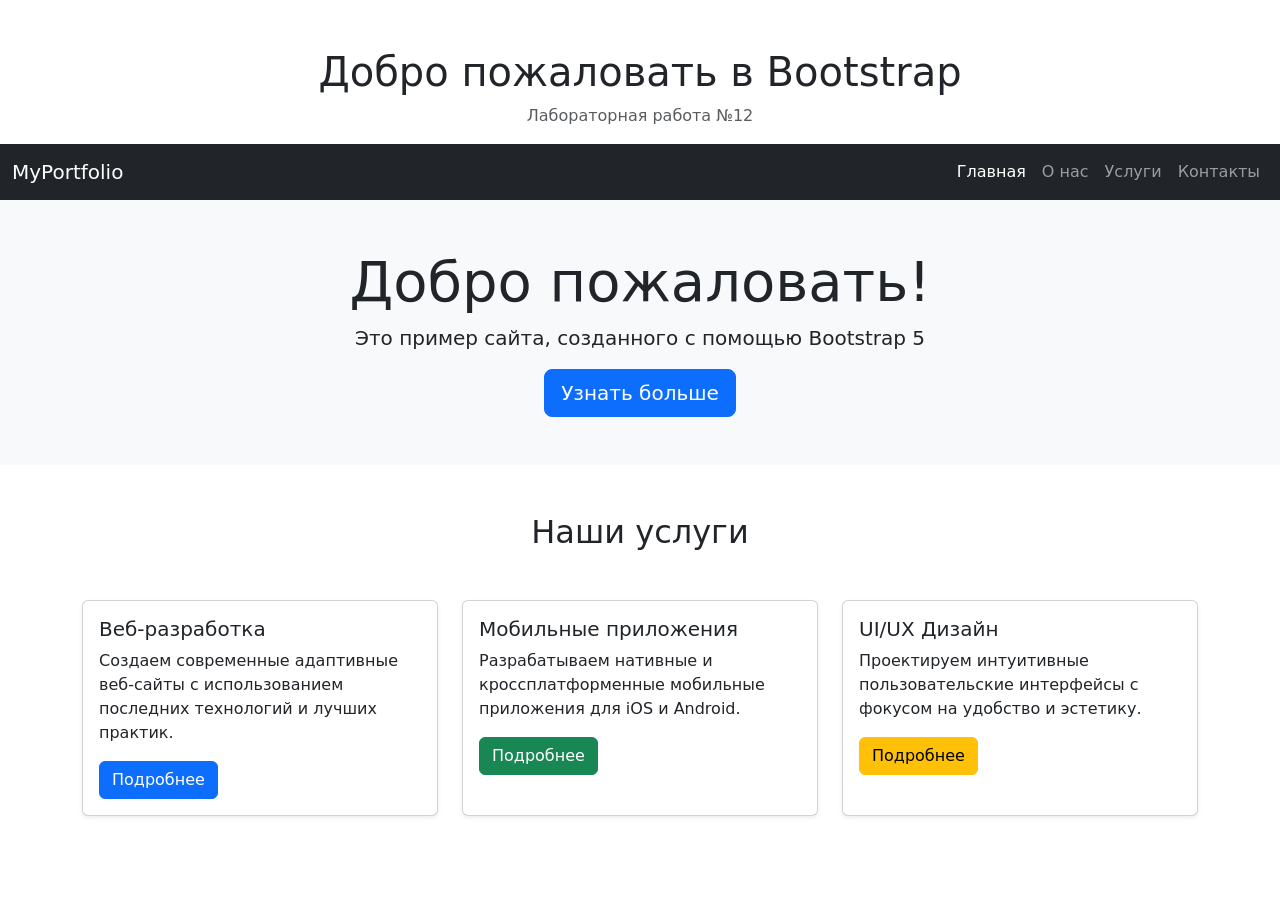
==== index.html @ e6e0c7ac "Step 5: Bootstrap cards component" ====
<!doctype html>
<html lang="ru">
  <head>
    <meta charset="UTF-8" />
    <meta name="viewport" content="width=device-width, initial-scale=1.0" />
    <title>Bootstrap Lab - Chaykalak</title>

    <link
      href="https://cdn.jsdelivr.net/npm/bootstrap@5.3.8/dist/css/bootstrap.min.css"
      rel="stylesheet"
      integrity="sha384-sRIl4kxILFvY47J16cr9ZwB07vP4J8+LH7qKQnuqkuIAvNWLzeN8tE5YBujZqJLB"
      crossorigin="anonymous"
    />

    <link rel="stylesheet" href="custom.css" />
  </head>
  <body>
    <div class="container">
      <h1 class="text-center mt-5">Добро пожаловать в Bootstrap</h1>
      <p class="text-center text-muted">Лабораторная работа №12</p>
    </div>
    <script
      src="https://cdn.jsdelivr.net/npm/bootstrap@5.3.8/dist/css/bootstrap.min.css"
      integrity="sha384sRIl4kxILFvY47J16cr9ZwB07vP4J8+LH7qKQnuqkuIAvNWLzeN8tE5YBujZqJLB"
      crossorigin="anonymous"
    ></script>

    <!-- <div class="container mt-5">
    <h2 class="mb-4">Примеры Grid System</h2>

    <div class="row mb-4">
    <div class="col bg-primary text-white p-3 border">Колонка 1</div>
    <div class="col bg-secondary text-white p-3 border">Колонка 2</div>
    <div class="col bg-success text-white p-3 border">Колонка 3</div>
    </div>

    <div class="row mb-4">
    <div class="col-4 bg-info text-white p-3 border">4 колонки</div>
    <div class="col-8 bg-warning text-dark p-3 border">8 колонок</div>
    </div>

    <div class="row mb-4">
        <div class="col-12 col-md-6 col-lg-3 bg-danger text-white p-3 border mb-2">100% → 50% → 25%</div>
        <div class="col-12 col-md-6 col-lg-3 bg-primary text-white p-3 border mb-2">100% → 50% → 25%</div>
        <div class="col-12 col-md-6 col-lg-3 bg-success text-white p-3 border mb-2">100% → 50% → 25%</div>
        <div class="col-12 col-md-6 col-lg-3 bg-warning text-dark p-3 border mb-2">100% → 50% → 25%</div>
        </div>
    </div> -->

    <!-- Навигационная панель -->
        <nav class="navbar navbar-expand-lg navbar-dark bg-dark">
        <div class="container-fluid">
        <a class="navbar-brand" href="#">MyPortfolio</a>
        <!-- Кнопка для мобильного меню -->
        <button
        class="navbar-toggler"
        type="button"
        data-bs-toggle="collapse"
        data-bs-target="#navbarNav"
        aria-controls="navbarNav"
        aria-expanded="false"
        aria-label="Toggle navigation"
        >
        <span class="navbar-toggler-icon"></span>
        </button>
        <!-- Пункты меню -->
        <div class="collapse navbar-collapse" id="navbarNav">
        <ul class="navbar-nav ms-auto">
        <li class="nav-item">
        <a class="nav-link active" href="#home">Главная</a>
        </li>
        <li class="nav-item">
        <a class="nav-link" href="#about">О нас</a>
        </li>
        <li class="nav-item">
        <a class="nav-link" href="#services">Услуги</a>
        </li>
        <li class="nav-item">
        <a class="nav-link" href="#contact">Контакты</a>
        </li>
        </ul>
        </div>
        </div>
        </nav>
        <!-- Hero секция -->
        <div class="container-fluid bg-light py-5" id="home">
        <div class="container text-center">
        <h1 class="display-4">Добро пожаловать!</h1>
        <p class="lead">Это пример сайта, созданного с помощью Bootstrap 5</p>
        <button class="btn btn-primary btn-lg">Узнать больше</button>
        </div>
        </div>
        <!-- Секция с карточками -->
        <div class="container my-5" id="services">
        <h2 class="text-center mb-5">Наши услуги</h2>
        <div class="row g-4">
        <!-- Карточка 1 -->
        <div class="col-12 col-md-6 col-lg-4">
        <div class="card h-100 shadow-sm">
        <div class="card-body">
        <h5 class="card-title">Веб-разработка</h5>
        <p class="card-text">
        Создаем современные адаптивные веб-сайты с использованием
        последних технологий и лучших практик.
        </p>
        <a href="#" class="btn btn-primary">Подробнее</a>
        </div>
        </div>
        </div>
        <!-- Карточка 2 -->
        <div class="col-12 col-md-6 col-lg-4">
        <div class="card h-100 shadow-sm">
        <div class="card-body">
        <h5 class="card-title">Мобильные приложения</h5>
        <p class="card-text">
        Разрабатываем нативные и кроссплатформенные мобильные приложения
        для iOS и Android.
        </p>
        <a href="#" class="btn btn-success">Подробнее</a>
        </div>
        </div>
        </div>
        <!-- Карточка 3 -->
        <div class="col-12 col-md-6 col-lg-4">
        <div class="card h-100 shadow-sm">
        <div class="card-body">
        <h5 class="card-title">UI/UX Дизайн</h5>
        <p class="card-text">
        Проектируем интуитивные пользовательские интерфейсы с фокусом на
        удобство и эстетику.
        </p>
        <a href="#" class="btn btn-warning">Подробнее</a>
        </div>
        </div>
        </div>
        </div>
        </div>
  </body>
</html>
---- custom.css ----
.card {
    transition: transform 0.3s ease;
}

.card:hover {
    transform: scale(1.05);
}
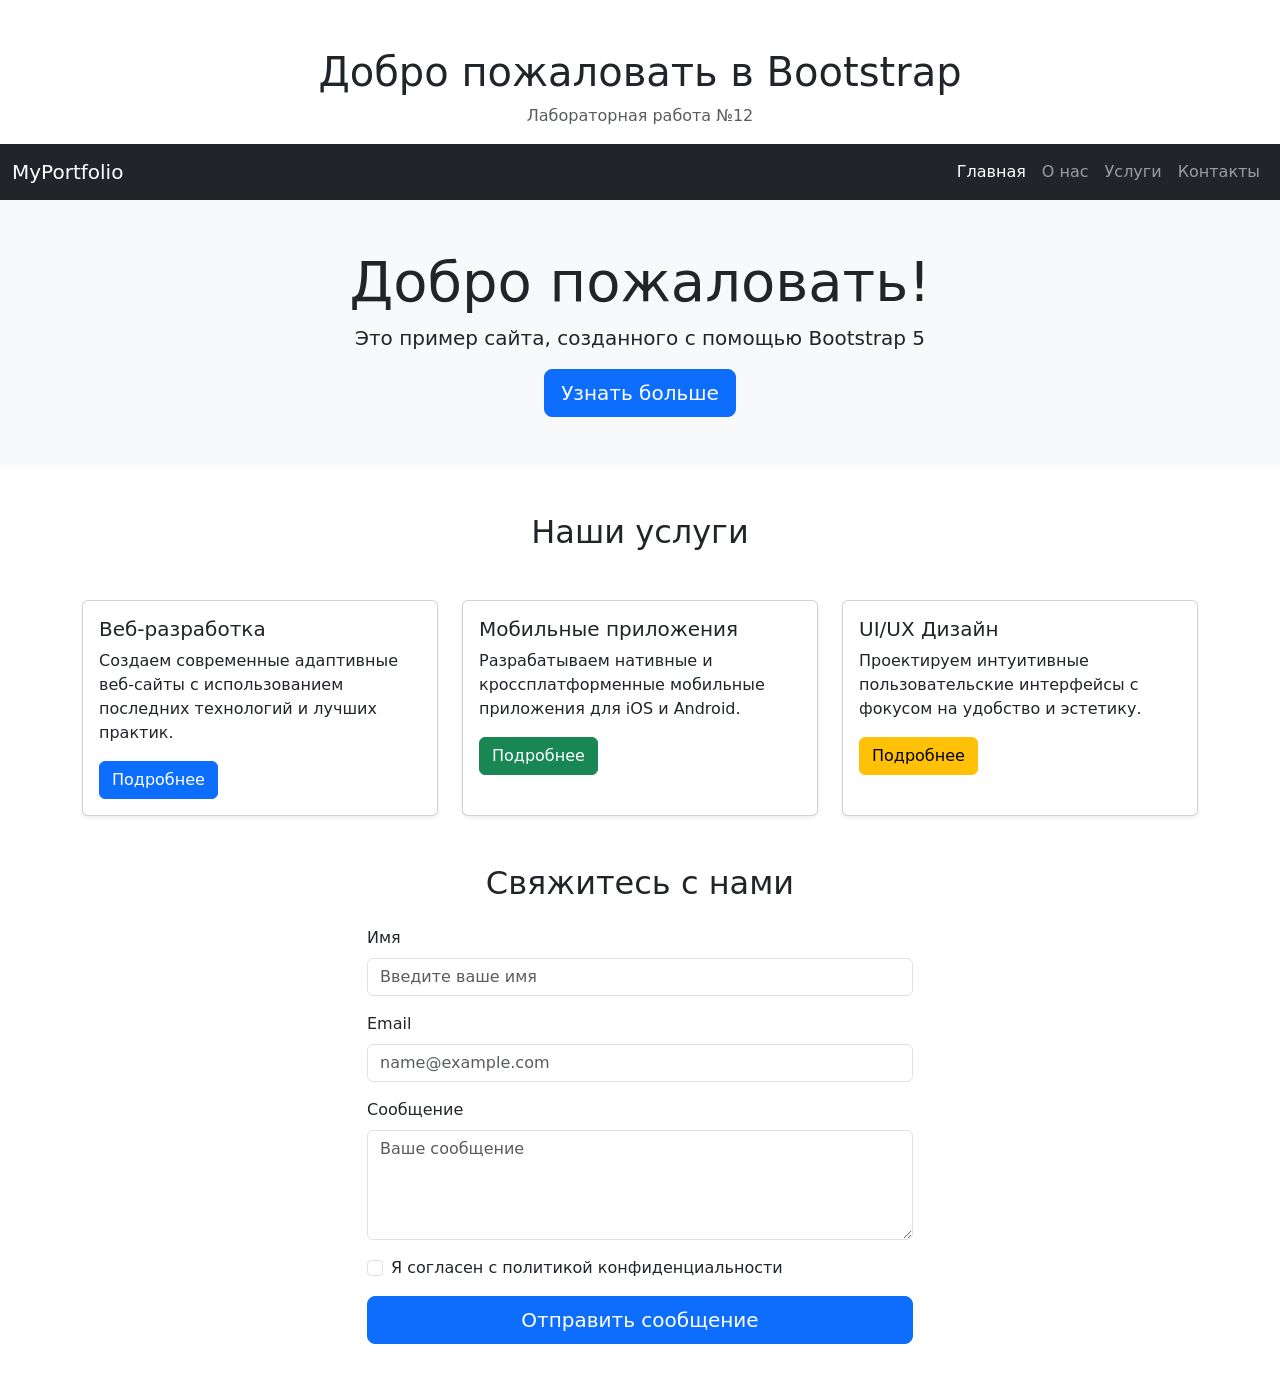
==== commit fdef4609: "Step 6: Bootstrap forms with validation" ====
--- a/index.html
+++ b/index.html
@@ -48,92 +48,145 @@
     </div> -->
 
     <!-- Навигационная панель -->
-        <nav class="navbar navbar-expand-lg navbar-dark bg-dark">
-        <div class="container-fluid">
+    <nav class="navbar navbar-expand-lg navbar-dark bg-dark">
+      <div class="container-fluid">
         <a class="navbar-brand" href="#">MyPortfolio</a>
         <!-- Кнопка для мобильного меню -->
         <button
-        class="navbar-toggler"
-        type="button"
-        data-bs-toggle="collapse"
-        data-bs-target="#navbarNav"
-        aria-controls="navbarNav"
-        aria-expanded="false"
-        aria-label="Toggle navigation"
+          class="navbar-toggler"
+          type="button"
+          data-bs-toggle="collapse"
+          data-bs-target="#navbarNav"
+          aria-controls="navbarNav"
+          aria-expanded="false"
+          aria-label="Toggle navigation"
         >
-        <span class="navbar-toggler-icon"></span>
+          <span class="navbar-toggler-icon"></span>
         </button>
         <!-- Пункты меню -->
         <div class="collapse navbar-collapse" id="navbarNav">
-        <ul class="navbar-nav ms-auto">
-        <li class="nav-item">
-        <a class="nav-link active" href="#home">Главная</a>
-        </li>
-        <li class="nav-item">
-        <a class="nav-link" href="#about">О нас</a>
-        </li>
-        <li class="nav-item">
-        <a class="nav-link" href="#services">Услуги</a>
-        </li>
-        <li class="nav-item">
-        <a class="nav-link" href="#contact">Контакты</a>
-        </li>
-        </ul>
+          <ul class="navbar-nav ms-auto">
+            <li class="nav-item">
+              <a class="nav-link active" href="#home">Главная</a>
+            </li>
+            <li class="nav-item">
+              <a class="nav-link" href="#about">О нас</a>
+            </li>
+            <li class="nav-item">
+              <a class="nav-link" href="#services">Услуги</a>
+            </li>
+            <li class="nav-item">
+              <a class="nav-link" href="#contact">Контакты</a>
+            </li>
+          </ul>
         </div>
-        </div>
-        </nav>
-        <!-- Hero секция -->
-        <div class="container-fluid bg-light py-5" id="home">
-        <div class="container text-center">
+      </div>
+    </nav>
+    <!-- Hero секция -->
+    <div class="container-fluid bg-light py-5" id="home">
+      <div class="container text-center">
         <h1 class="display-4">Добро пожаловать!</h1>
         <p class="lead">Это пример сайта, созданного с помощью Bootstrap 5</p>
         <button class="btn btn-primary btn-lg">Узнать больше</button>
-        </div>
-        </div>
-        <!-- Секция с карточками -->
-        <div class="container my-5" id="services">
-        <h2 class="text-center mb-5">Наши услуги</h2>
-        <div class="row g-4">
+      </div>
+    </div>
+    <!-- Секция с карточками -->
+    <div class="container my-5" id="services">
+      <h2 class="text-center mb-5">Наши услуги</h2>
+      <div class="row g-4">
         <!-- Карточка 1 -->
         <div class="col-12 col-md-6 col-lg-4">
-        <div class="card h-100 shadow-sm">
-        <div class="card-body">
-        <h5 class="card-title">Веб-разработка</h5>
-        <p class="card-text">
-        Создаем современные адаптивные веб-сайты с использованием
-        последних технологий и лучших практик.
-        </p>
-        <a href="#" class="btn btn-primary">Подробнее</a>
-        </div>
-        </div>
+          <div class="card h-100 shadow-sm">
+            <div class="card-body">
+              <h5 class="card-title">Веб-разработка</h5>
+              <p class="card-text">Создаем современные адаптивные веб-сайты с использованием последних технологий и лучших практик.</p>
+              <a href="#" class="btn btn-primary">Подробнее</a>
+            </div>
+          </div>
         </div>
         <!-- Карточка 2 -->
         <div class="col-12 col-md-6 col-lg-4">
-        <div class="card h-100 shadow-sm">
-        <div class="card-body">
-        <h5 class="card-title">Мобильные приложения</h5>
-        <p class="card-text">
-        Разрабатываем нативные и кроссплатформенные мобильные приложения
-        для iOS и Android.
-        </p>
-        <a href="#" class="btn btn-success">Подробнее</a>
-        </div>
-        </div>
+          <div class="card h-100 shadow-sm">
+            <div class="card-body">
+              <h5 class="card-title">Мобильные приложения</h5>
+              <p class="card-text">Разрабатываем нативные и кроссплатформенные мобильные приложения для iOS и Android.</p>
+              <a href="#" class="btn btn-success">Подробнее</a>
+            </div>
+          </div>
         </div>
         <!-- Карточка 3 -->
         <div class="col-12 col-md-6 col-lg-4">
-        <div class="card h-100 shadow-sm">
-        <div class="card-body">
-        <h5 class="card-title">UI/UX Дизайн</h5>
-        <p class="card-text">
-        Проектируем интуитивные пользовательские интерфейсы с фокусом на
-        удобство и эстетику.
-        </p>
-        <a href="#" class="btn btn-warning">Подробнее</a>
+          <div class="card h-100 shadow-sm">
+            <div class="card-body">
+              <h5 class="card-title">UI/UX Дизайн</h5>
+              <p class="card-text">Проектируем интуитивные пользовательские интерфейсы с фокусом на удобство и эстетику.</p>
+              <a href="#" class="btn btn-warning">Подробнее</a>
+            </div>
+          </div>
         </div>
+      </div>
+    </div>
+
+    <!-- Секция с формой -->
+    <div class="container my-5" id="contact">
+      <div class="row justify-content-center">
+        <div class="col-lg-6">
+          <h2 class="text-center mb-4">Свяжитесь с нами</h2>
+          <form id="contactForm" class="needs-validation" novalidate>
+            <!-- Имя -->
+            <div class="mb-3">
+              <label for="name" class="form-label">Имя</label>
+              <input type="text" class="form-control" id="name" placeholder="Введите ваше имя" required />
+              <div class="invalid-feedback">Пожалуйста, введите ваше имя</div>
+            </div>
+            <!-- Email -->
+            <div class="mb-3">
+              <label for="email" class="form-label">Email</label>
+              <input type="email" class="form-control" id="email" placeholder="name@example.com" required />
+              <div class="invalid-feedback">Пожалуйста, введите корректный email</div>
+            </div>
+            <!-- Сообщение -->
+            <div class="mb-3">
+              <label for="message" class="form-label">Сообщение</label>
+              <textarea class="form-control" id="message" rows="4" placeholder="Ваше сообщение" required></textarea>
+              <div class="invalid-feedback">Пожалуйста, введите сообщение</div>
+            </div>
+            <!-- Checkbox -->
+            <div class="mb-3 form-check">
+              <input type="checkbox" class="form-check-input" id="agree" required />
+              <label class="form-check-label" for="agree"> Я согласен с политикой конфиденциальности </label>
+              <div class="invalid-feedback">Вы должны согласиться с условиями</div>
+            </div>
+            <!-- Кнопка отправки -->
+            <div class="d-grid">
+              <button type="submit" class="btn btn-primary btn-lg">Отправить сообщение</button>
+            </div>
+          </form>
         </div>
-        </div>
-        </div>
-        </div>
+      </div>
+    </div>
+    <script>
+      // Валидация формы Bootstrap
+      (function () {
+        "use strict";
+        const form = document.getElementById("contactForm");
+        form.addEventListener(
+          "submit",
+          function (event) {
+            if (!form.checkValidity()) {
+              event.preventDefault();
+              event.stopPropagation();
+            } else {
+              event.preventDefault();
+              alert("Форма успешно отправлена!");
+              form.reset();
+              form.classList.remove("was-validated");
+            }
+            form.classList.add("was-validated");
+          },
+          false,
+        );
+      })();
+    </script>
   </body>
 </html>
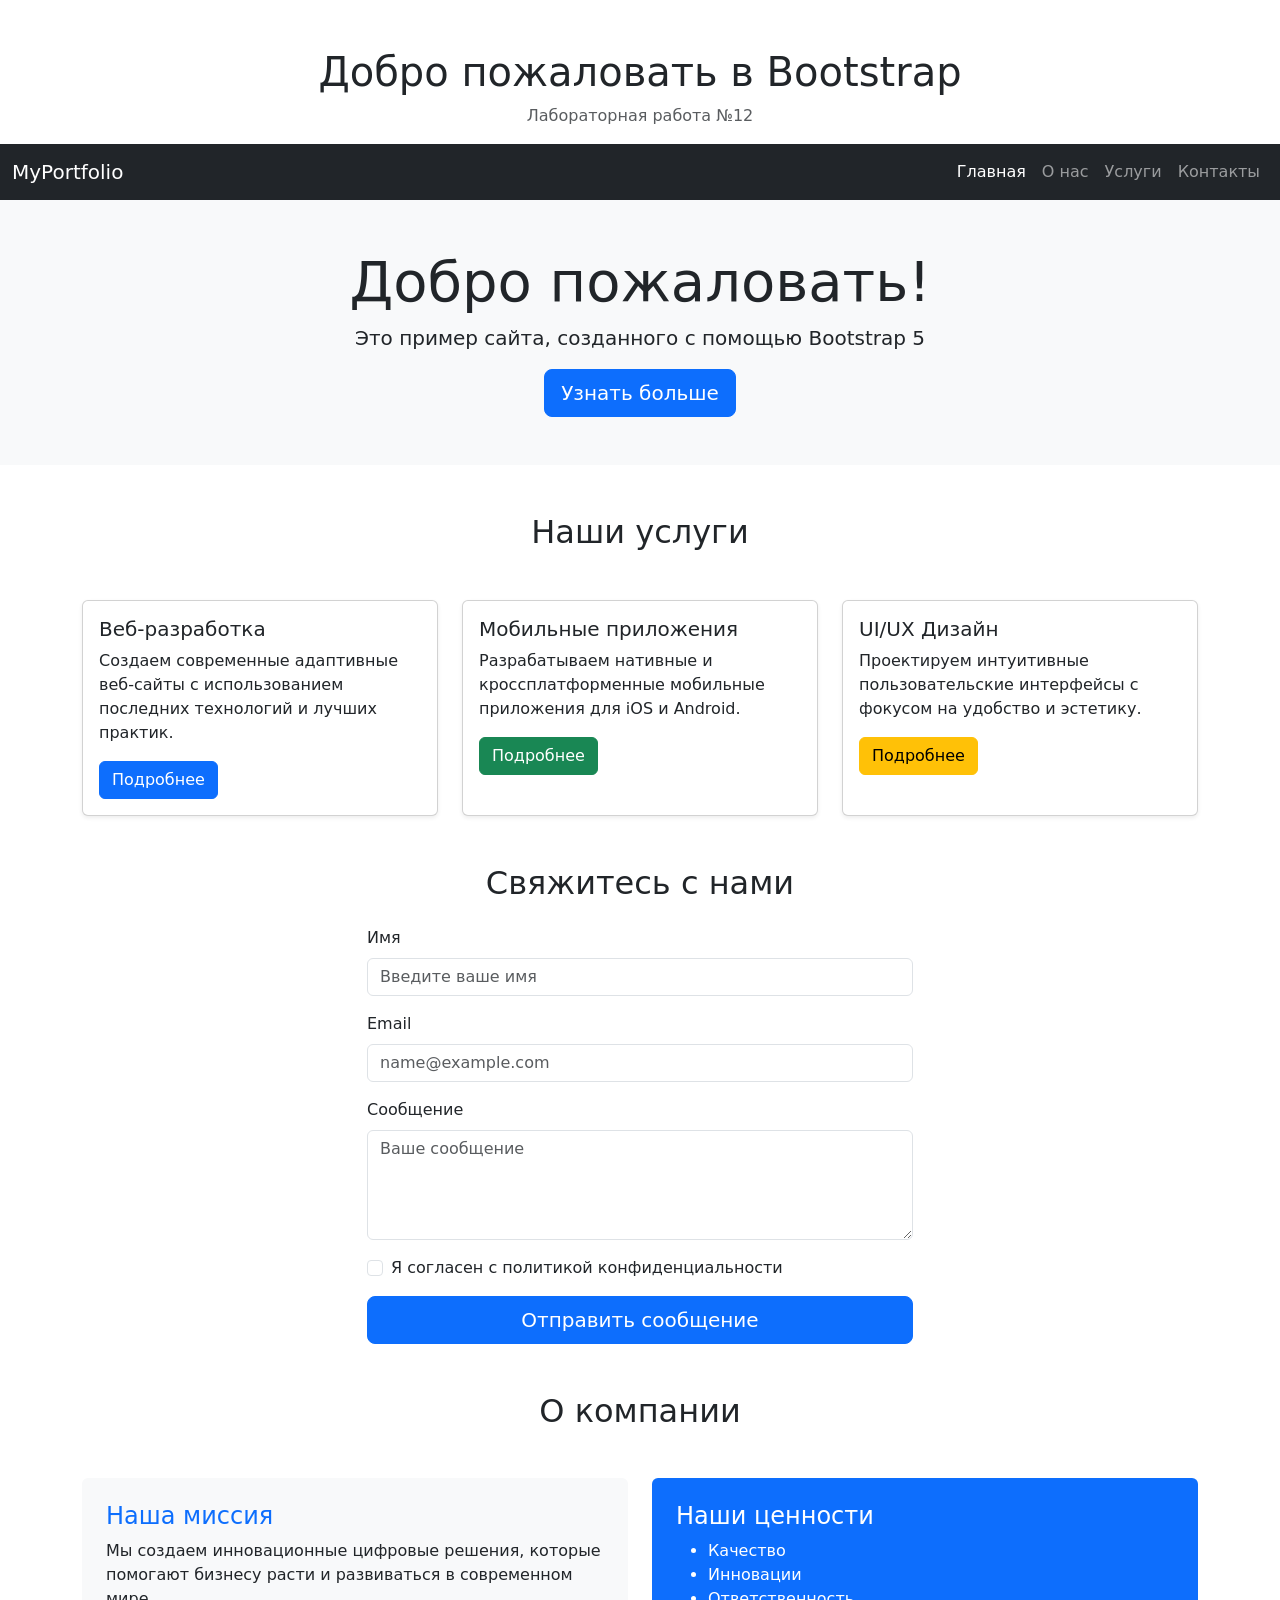
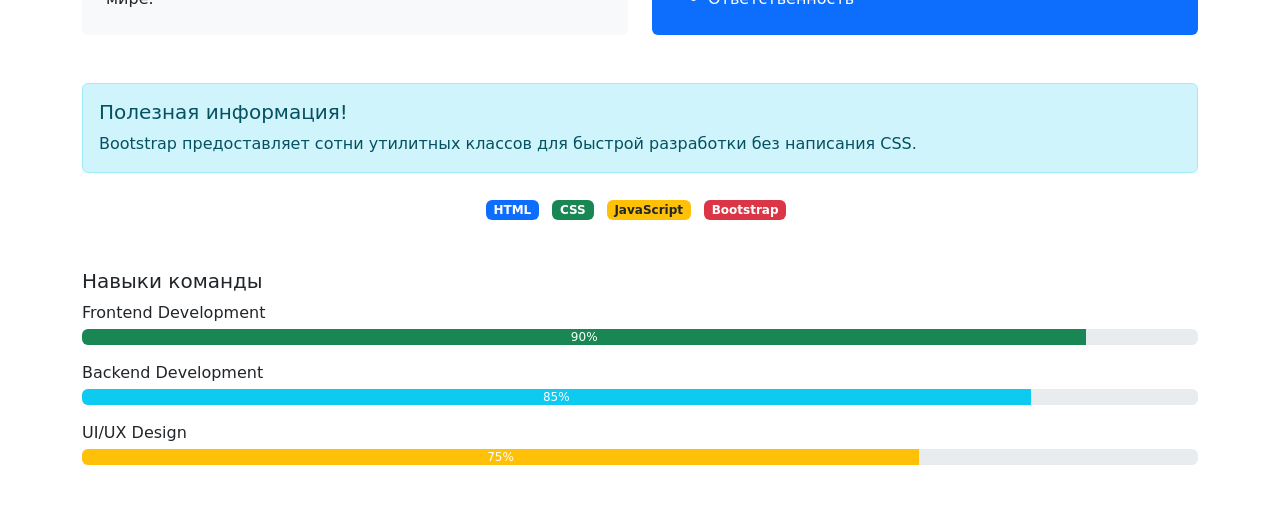
==== commit e8f4891c: "Step 7: Bootstrap utility classes" ====
--- a/index.html
+++ b/index.html
@@ -155,7 +155,7 @@
             <div class="mb-3 form-check">
               <input type="checkbox" class="form-check-input" id="agree" required />
               <label class="form-check-label" for="agree"> Я согласен с политикой конфиденциальности </label>
-              <div class="invalid-feedback">Вы должны согласиться с условиями</div>
+              <div class="invalid-feedback">Вы должны согласиться с этими условиями</div>
             </div>
             <!-- Кнопка отправки -->
             <div class="d-grid">
@@ -165,6 +165,91 @@
         </div>
       </div>
     </div>
+    <!-- Секция утилитных классов -->
+    <div class="container my-5" id="about">
+      <h2 class="text-center mb-5">О компании</h2>
+      <!-- Отступы и выравнивание -->
+      <div class="row">
+        <div class="col-md-6 mb-4">
+          <div class="p-4 bg-light rounded">
+            <h4 class="text-primary">Наша миссия</h4>
+            <p class="mb-0">Мы создаем инновационные цифровые решения, которые помогают бизнесу расти и развиваться в современном мире.</p>
+          </div>
+        </div>
+        <div class="col-md-6 mb-4">
+          <div class="p-4 bg-primary text-white rounded">
+            <h4>Наши ценности</h4>
+            <ul class="mb-0">
+              <li>Качество</li>
+              <li>Инновации</li>
+              <li>Ответственность</li>
+            </ul>
+          </div>
+        </div>
+      </div>
+      <!-- Примеры утилитных классов -->
+      <div class="alert alert-info mt-4" role="alert">
+        <h5 class="alert-heading">Полезная информация!</h5>
+        <p class="mb-0">Bootstrap предоставляет сотни утилитных классов для быстрой разработки без написания CSS.</p>
+      </div>
+      <!-- Бейджи и кнопки -->
+      <div class="text-center mt-4">
+        <span class="badge bg-primary me-2">HTML</span>
+        <span class="badge bg-success me-2">CSS</span>
+        <span class="badge bg-warning text-dark me-2">JavaScript</span>
+        <span class="badge bg-danger me-2">Bootstrap</span>
+      </div>
+      <!-- Прогресс-бары -->
+      <div class="mt-5">
+        <h5>Навыки команды</h5>
+        <div class="mb-3">
+          <label class="mb-1">Frontend Development</label>
+          <div class="progress">
+            <div
+              class="progress-bar bg-success"
+              role="progressbar"
+              style="width: 90%"
+              aria-valuenow="90"
+              aria-valuemin="0"
+              aria-valuemax="100"
+            >
+              90%
+            </div>
+          </div>
+        </div>
+        <div class="mb-3">
+          <label class="mb-1">Backend Development</label>
+          <div class="progress">
+            <div
+              class="progress-bar bg-info"
+              role="progressbar"
+              style="width: 85%"
+              aria-valuenow="85"
+              aria-valuemin="0"
+              aria-valuemax="100"
+            >
+              85%
+            </div>
+          </div>
+        </div>
+        <div class="mb-3">
+          <label class="mb-1">UI/UX Design</label>
+          <div class="progress">
+            <div
+              class="progress-bar bg-warning"
+              role="progressbar"
+              style="width: 75%"
+              aria-valuenow="75"
+              aria-valuemin="0"
+              aria-valuemax="100"
+            >
+              75%
+            </div>
+          </div>
+        </div>
+      </div>
+    </div>
+
     <script>
       // Валидация формы Bootstrap
       (function () {
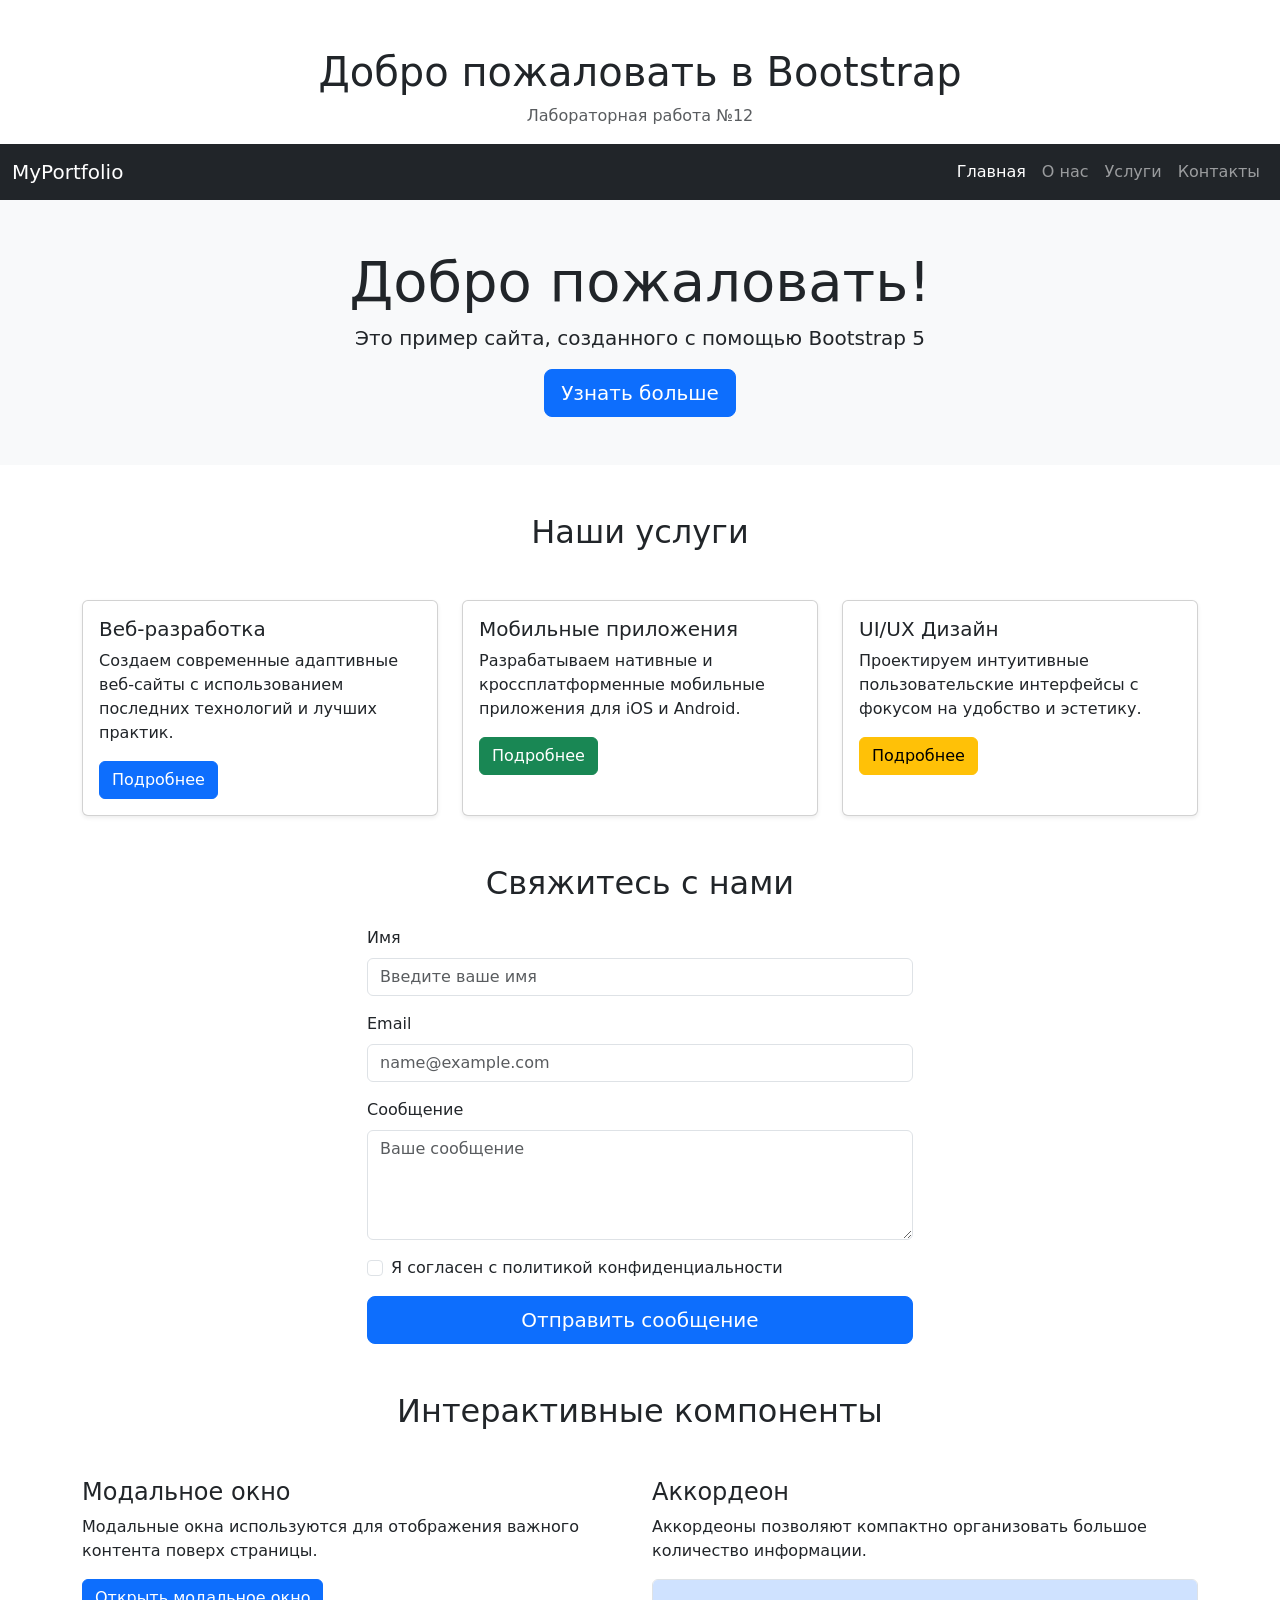
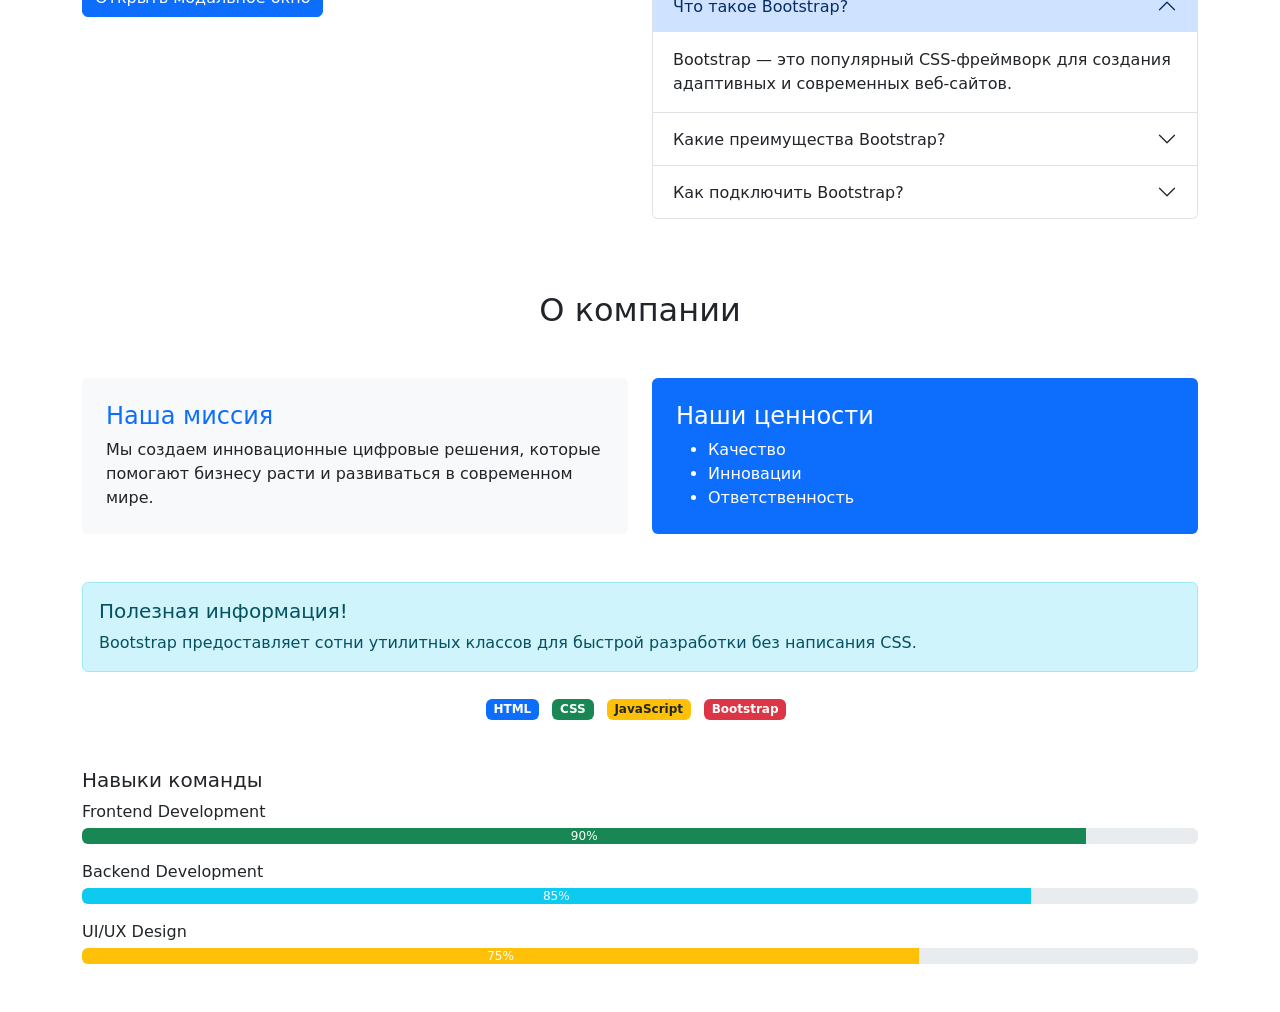
==== commit 32d358fb: "Step 8: Bootstrap modal and accordion" ====
--- a/index.html
+++ b/index.html
@@ -165,6 +165,109 @@
         </div>
       </div>
     </div>
+    <!-- Секция с модальным окном и аккордеоном -->
+    <div class="container my-5">
+      <h2 class="text-center mb-5">Интерактивные компоненты</h2>
+      <div class="row">
+        <!-- Модальное окно -->
+        <div class="col-md-6 mb-4">
+          <h4>Модальное окно</h4>
+          <p>Модальные окна используются для отображения важного контента поверх страницы.</p>
+          <!-- Кнопка открытия модального окна -->
+          <button type="button" class="btn btn-primary" data-bs-toggle="modal" data-bs-target="#exampleModal">
+            Открыть модальное окно
+          </button>
+          <!-- Само модальное окно -->
+          <div class="modal fade" id="exampleModal" tabindex="-1" aria-labelledby="exampleModalLabel" aria-hidden="true">
+            <div class="modal-dialog modal-dialog-centered">
+              <div class="modal-content">
+                <div class="modal-header">
+                  <h5 class="modal-title" id="exampleModalLabel">Добро пожаловать!</h5>
+                  <button type="button" class="btn-close" data-bs-dismiss="modal" aria-label="Close"></button>
+                </div>
+                <div class="modal-body">
+                  Это пример модального окна Bootstrap. Здесь может быть любой контент: текст, формы, изображения.
+                </div>
+                <div class="modal-footer">
+                  <button type="button" class="btn btn-secondary" data-bs-dismiss="modal">Закрыть</button>
+                  <button type="button" class="btn btn-primary">Сохранить изменения</button>
+                </div>
+              </div>
+            </div>
+          </div>
+        </div>
+        <!-- Аккордеон -->
+        <div class="col-md-6 mb-4">
+          <h4>Аккордеон</h4>
+          <p>Аккордеоны позволяют компактно организовать большое количество информации.</p>
+          <div class="accordion" id="accordionExample">
+            <!-- Элемент 1 -->
+            <div class="accordion-item">
+              <h2 class="accordion-header" id="headingOne">
+                <button
+                  class="accordion-button"
+                  type="button"
+                  data-bs-toggle="collapse"
+                  data-bs-target="#collapseOne"
+                  aria-expanded="true"
+                  aria-controls="collapseOne"
+                >
+                  Что такое Bootstrap?
+                </button>
+              </h2>
+              <div
+                id="collapseOne"
+                class="accordion-collapse collapse show"
+                aria-labelledby="headingOne"
+                data-bs-parent="#accordionExample"
+              >
+                <div class="accordion-body">Bootstrap — это популярный CSS-фреймворк для создания адаптивных и современных веб-сайтов.</div>
+              </div>
+            </div>
+            <!-- Элемент 2 -->
+            <div class="accordion-item">
+              <h2 class="accordion-header" id="headingTwo">
+                <button
+                  class="accordion-button collapsed"
+                  type="button"
+                  data-bs-toggle="collapse"
+                  data-bs-target="#collapseTwo"
+                  aria-expanded="false"
+                  aria-controls="collapseTwo"
+                >
+                  Какие преимущества Bootstrap?
+                </button>
+              </h2>
+              <div id="collapseTwo" class="accordion-collapse collapse" aria-labelledby="headingTwo" data-bs-parent="#accordionExample">
+                <div class="accordion-body">
+                  Быстрая разработка, готовые компоненты, адаптивность, кроссбраузерность и большое сообщество разработчиков.
+                </div>
+              </div>
+            </div>
+            <!-- Элемент 3 -->
+            <div class="accordion-item">
+              <h2 class="accordion-header" id="headingThree">
+                <button
+                  class="accordion-button collapsed"
+                  type="button"
+                  data-bs-toggle="collapse"
+                  data-bs-target="#collapseThree"
+                  aria-expanded="false"
+                  aria-controls="collapseThree"
+                >
+                  Как подключить Bootstrap?
+                </button>
+              </h2>
+              <div id="collapseThree" class="accordion-collapse collapse" aria-labelledby="headingThree" data-bs-parent="#accordionExample">
+                <div class="accordion-body">
+                  Bootstrap можно подключить через CDN (быстро) или установить локально через npm (для продакшн-проектов).
+                </div>
+              </div>
+            </div>
+          </div>
+        </div>
+      </div>
+    </div>
     <!-- Секция утилитных классов -->
     <div class="container my-5" id="about">
       <h2 class="text-center mb-5">О компании</h2>
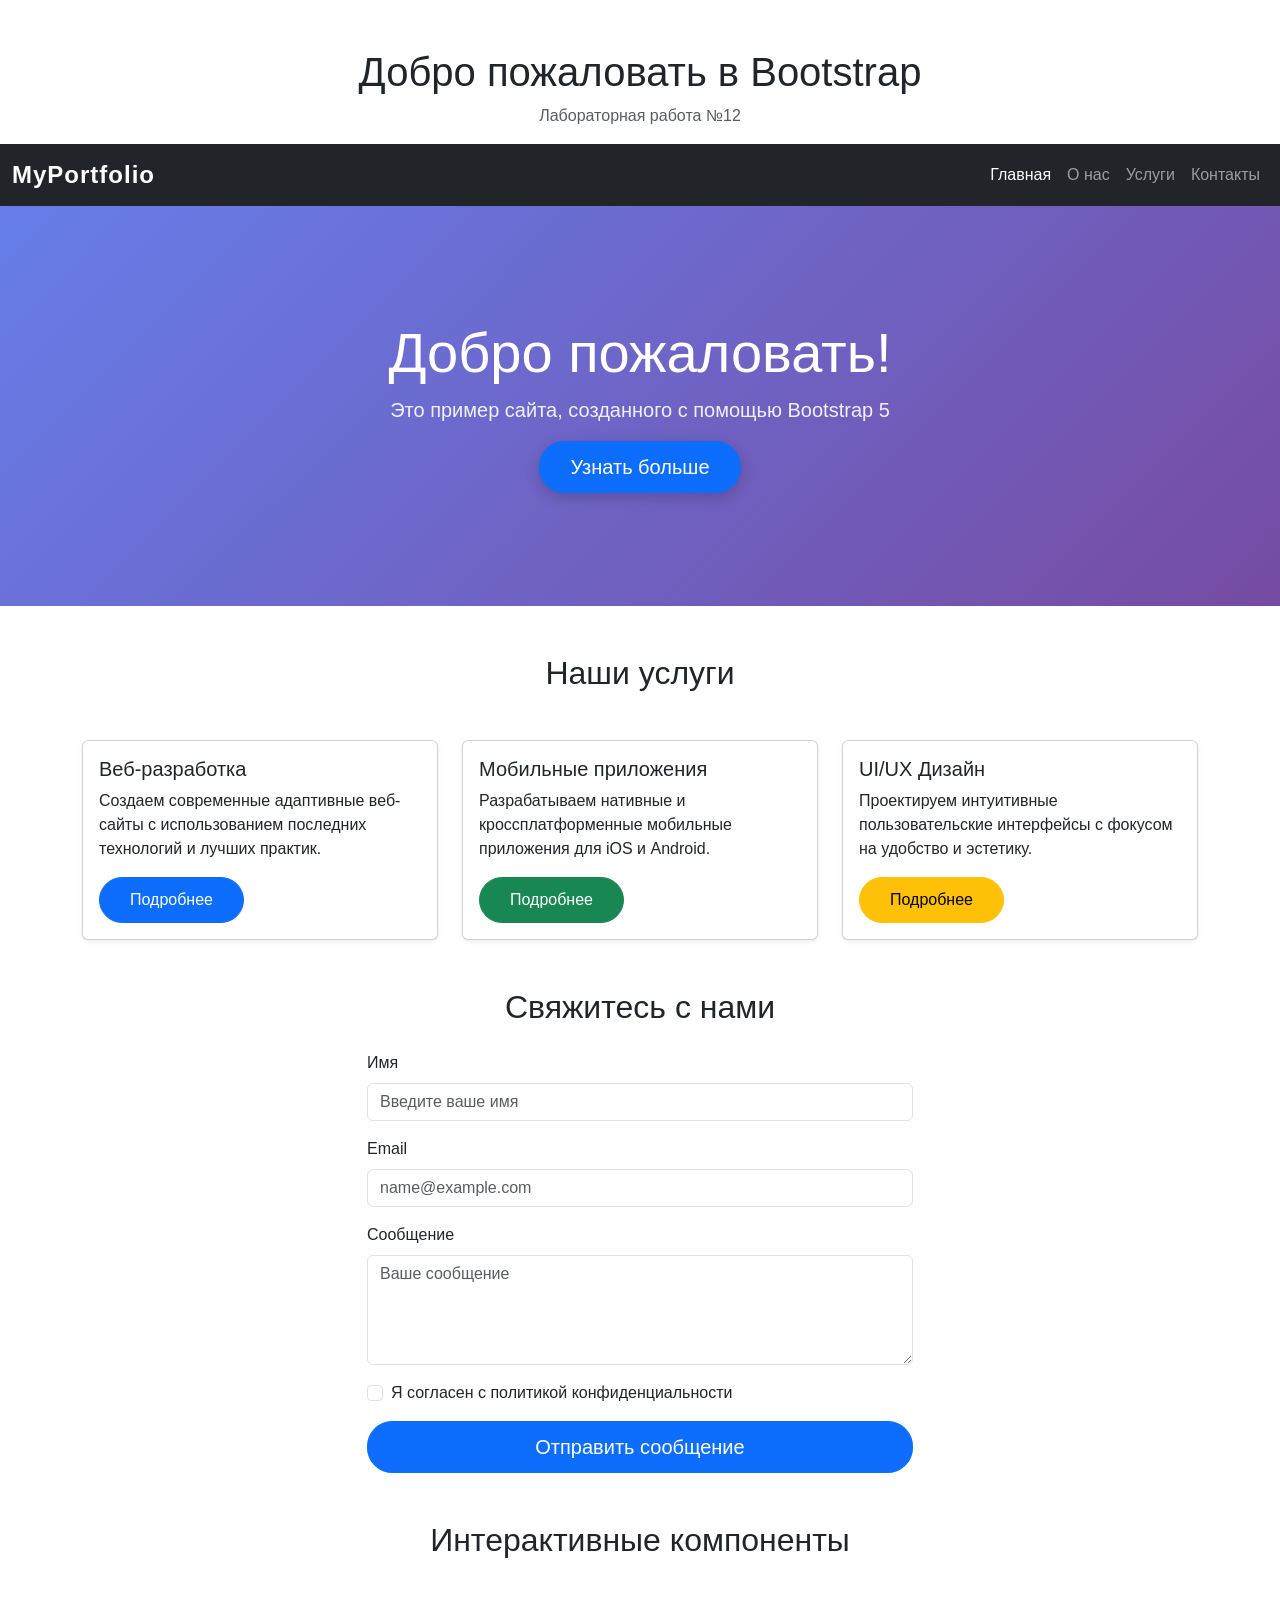
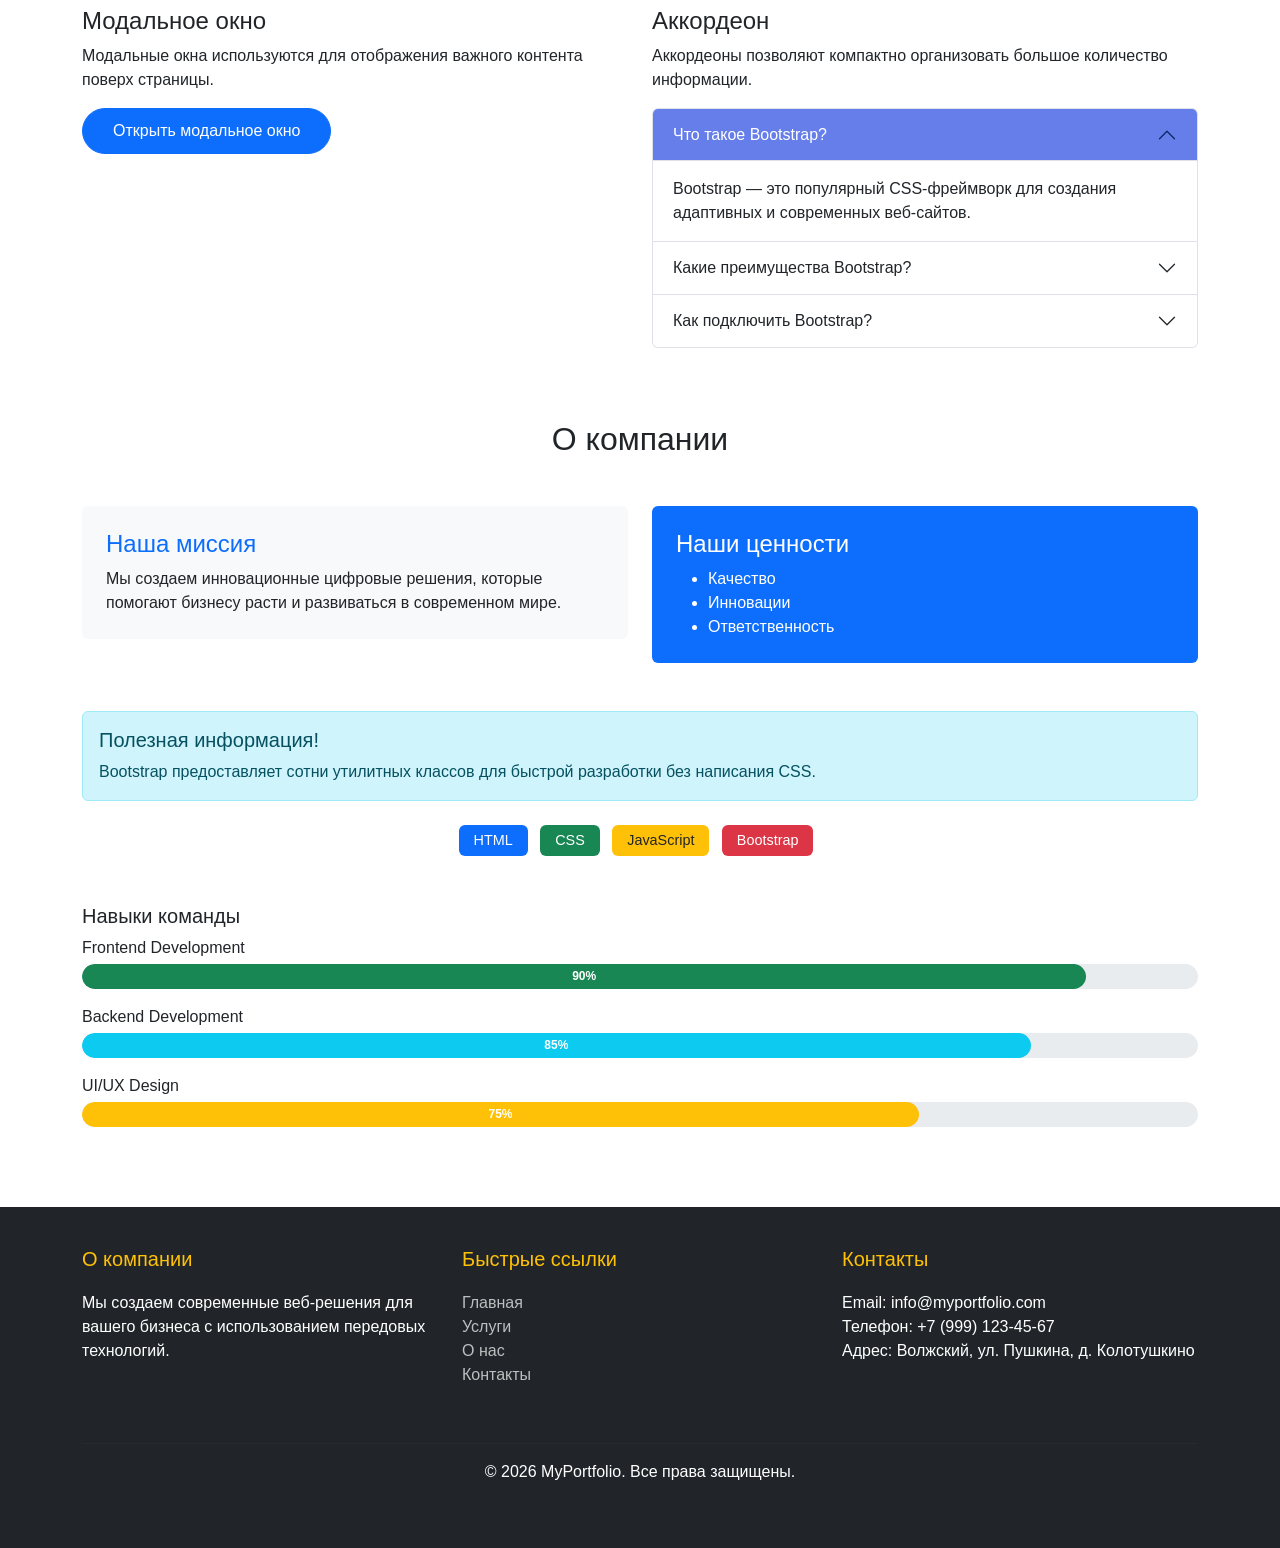
==== commit 2ce264e3: "Step 9: custom CSS styles for Bootstrap" ====
--- a/index.html
+++ b/index.html
@@ -352,7 +352,39 @@
         </div>
       </div>
     </div>
-
+    <!-- Футер -->
+    <footer>
+      <div class="container">
+        <div class="row">
+          <div class="col-md-4 mb-4">
+            <h5>О компании</h5>
+            <p>Мы создаем современные веб-решения для вашего бизнеса с использованием передовых технологий.</p>
+          </div>
+          <div class="col-md-4 mb-4">
+            <h5>Быстрые ссылки</h5>
+            <ul class="list-unstyled">
+              <li><a href="#home">Главная</a></li>
+              <li><a href="#services">Услуги</a></li>
+              <li><a href="#about">О нас</a></li>
+              <li><a href="#contact">Контакты</a></li>
+            </ul>
+          </div>
+          <div class="col-md-4 mb-4">
+            <h5>Контакты</h5>
+            <ul class="list-unstyled">
+              <li>Email: info@myportfolio.com</li>
+              <li>Телефон: +7 (999) 123-45-67</li>
+              <li>Адрес: Волжский, ул. Пушкина, д. Колотушкино</li>
+            </ul>
+          </div>
+        </div>
+        <hr style="border-color: rgba(255, 255, 255, 0.1)" />
+        <div class="text-center mt-3">
+          <p class="mb-0">&copy; 2026 MyPortfolio. Все права защищены.</p>
+          <p class="mb-0 text-muted">Создано с помощью Bootstrap 5</p>
+        </div>
+      </div>
+    </footer>
     <script>
       // Валидация формы Bootstrap
       (function () {
--- a/custom.css
+++ b/custom.css
@@ -4,4 +4,122 @@
 
 .card:hover {
     transform: scale(1.05);
+}
+/* Общие стили */
+body {
+font-family: "Segoe UI", Tahoma, Geneva, Verdana, sans-serif;
+}
+/* Кастомные цвета для навбара */
+.navbar-brand {
+font-weight: bold;
+font-size: 1.5rem;
+letter-spacing: 1px;
+}
+.navbar-dark .navbar-nav .nav-link:hover {
+color: #ffc107 !important;
+transition: color 0.3s ease;
+}
+/* Улучшение Hero-секции */
+#home {
+background: linear-gradient(135deg, #667eea 0%, #764ba2 100%);
+color: white;
+min-height: 400px;
+display: flex;
+align-items: center;
+}
+#home h1 {
+color: white;
+}
+#home .lead {
+color: rgba(255, 255, 255, 0.9);
+}
+#home .btn {
+box-shadow: 0 4px 15px rgba(0, 0, 0, 0.2);
+transition: transform 0.3s ease;
+}
+#home .btn:hover {
+transform: translateY(-3px);
+box-shadow: 0 6px 20px rgba(0, 0, 0, 0.3);
+}
+/* Анимация для карточек */
+.card {
+transition: transform 0.3s ease, box-shadow 0.3s ease;
+}
+.card:hover {
+transform: translateY(-10px);
+box-shadow: 0 10px 30px rgba(0, 0, 0, 0.15) !important;
+}
+/* Стилизация кнопок */
+.btn {
+border-radius: 25px;
+padding: 10px 30px;
+font-weight: 500;
+transition: all 0.3s ease;
+}
+/* Улучшение формы */
+.form-control:focus {
+border-color: #667eea;
+box-shadow: 0 0 0 0.2rem rgba(102, 126, 234, 0.25);
+}
+/* Анимация для бейджей */
+.badge {
+padding: 8px 15px;
+font-size: 0.9rem;
+font-weight: 500;
+transition: transform 0.2s ease;
+}
+.badge:hover {
+transform: scale(1.1);
+cursor: pointer;
+}
+/* Стилизация прогресс-баров */
+.progress {
+height: 25px;
+border-radius: 15px;
+background-color: #e9ecef;
+}
+.progress-bar {
+border-radius: 15px;
+font-weight: bold;
+line-height: 25px;
+}
+/* Улучшение аккордеона */
+.accordion-button:not(.collapsed) {
+background-color: #667eea;
+color: white;
+}
+.accordion-button:focus {
+box-shadow: none;
+border-color: #667eea;
+}
+/* Футер */
+footer {
+background-color: #212529;
+color: white;
+padding: 40px 0;
+margin-top: 80px;
+}
+footer h5 {
+color: #ffc107;
+margin-bottom: 20px;
+}
+footer a {
+color: rgba(255, 255, 255, 0.7);
+text-decoration: none;
+transition: color 0.3s ease;
+}
+footer a:hover {
+color: #ffc107;
+}
+/* Адаптивность */
+@media (max-width: 768px) {
+#home {
+min-height: 300px;
+}
+#home h1 {
+font-size: 2rem;
+}
+.card {
+margin-bottom: 20px;
+}
 }
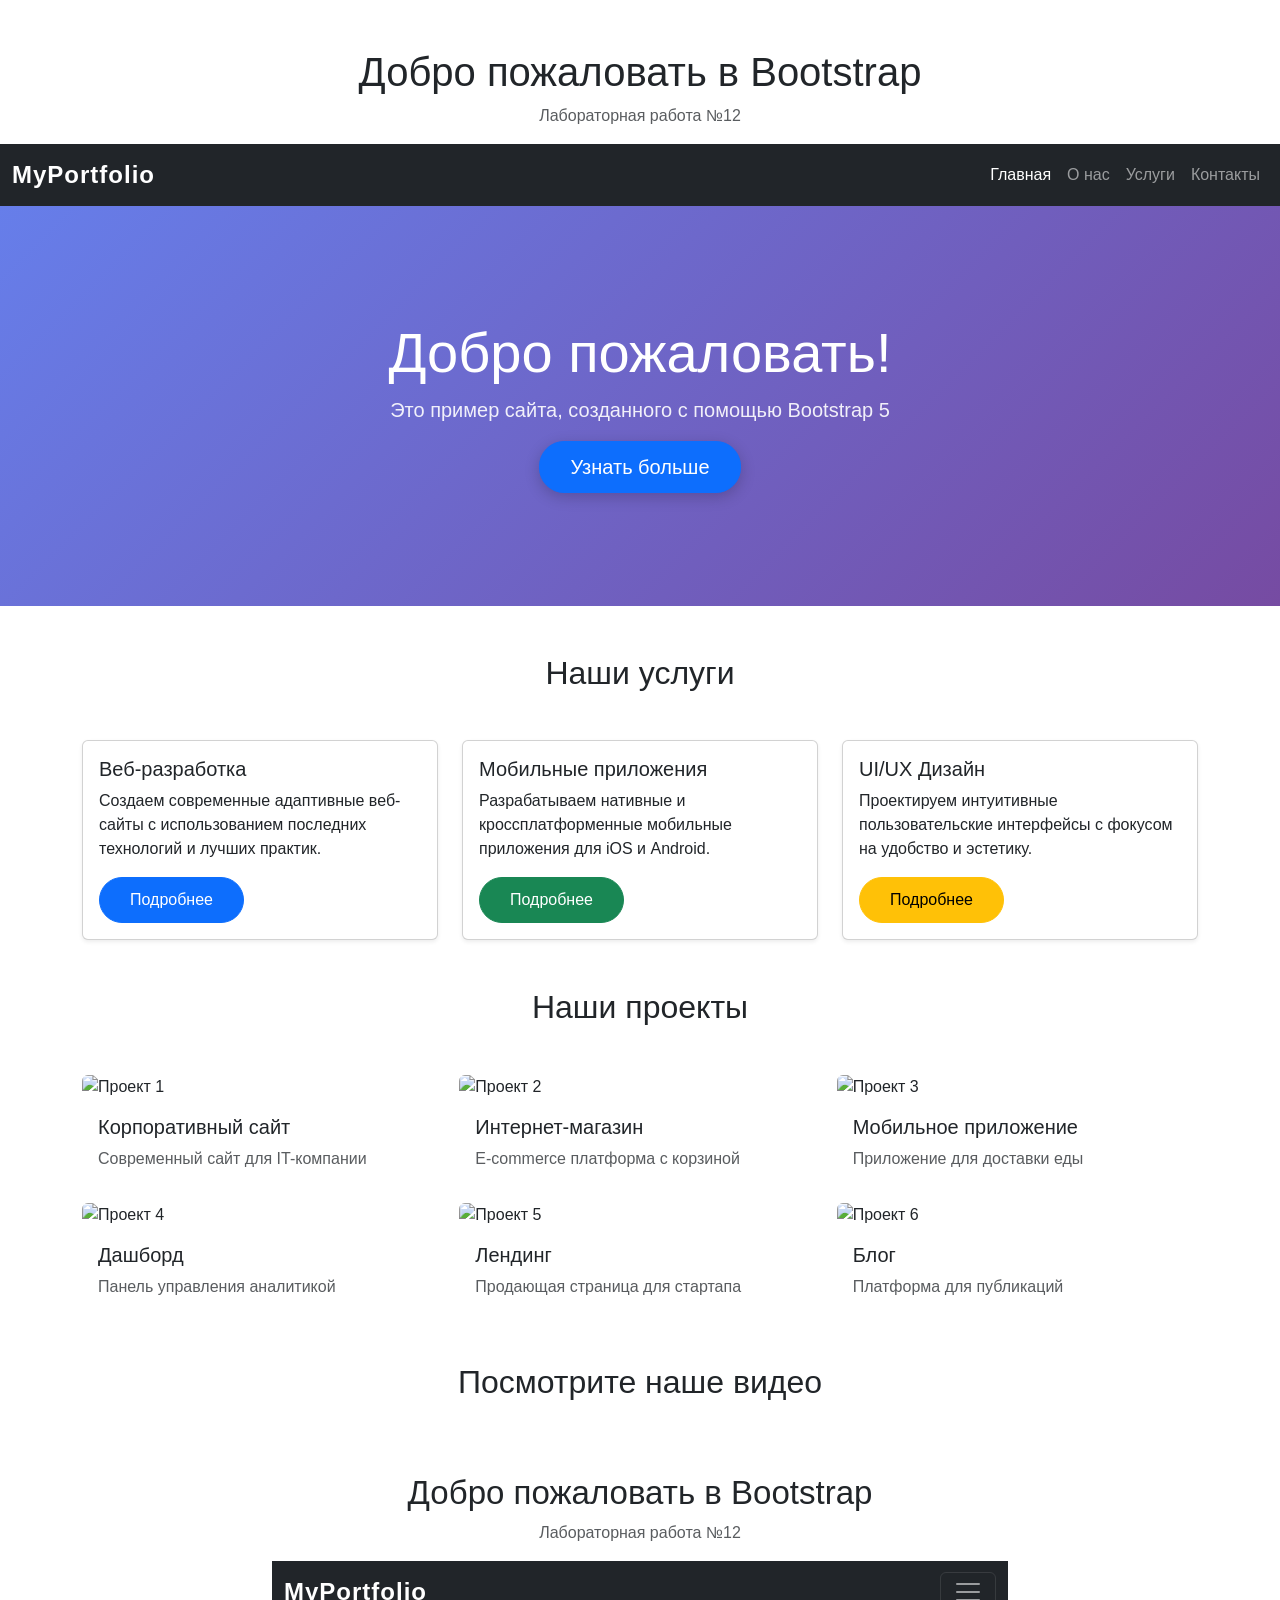
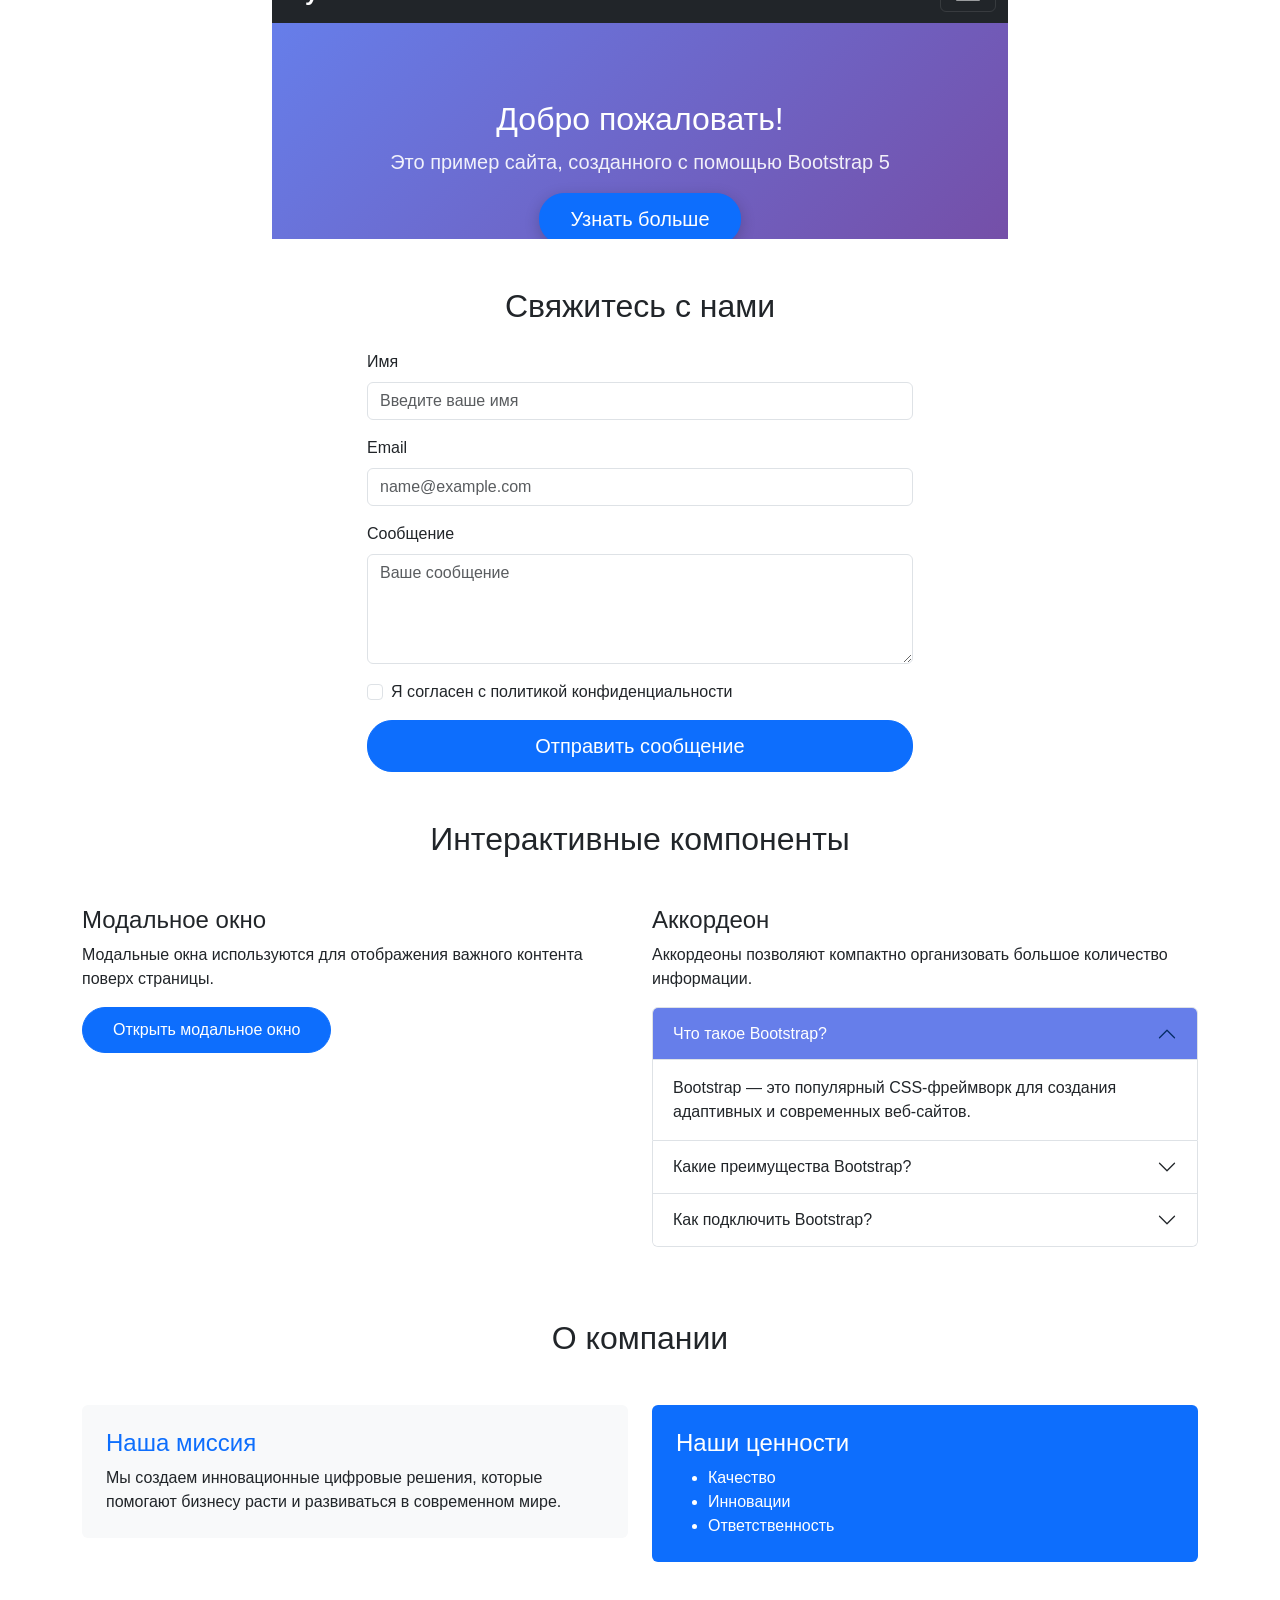
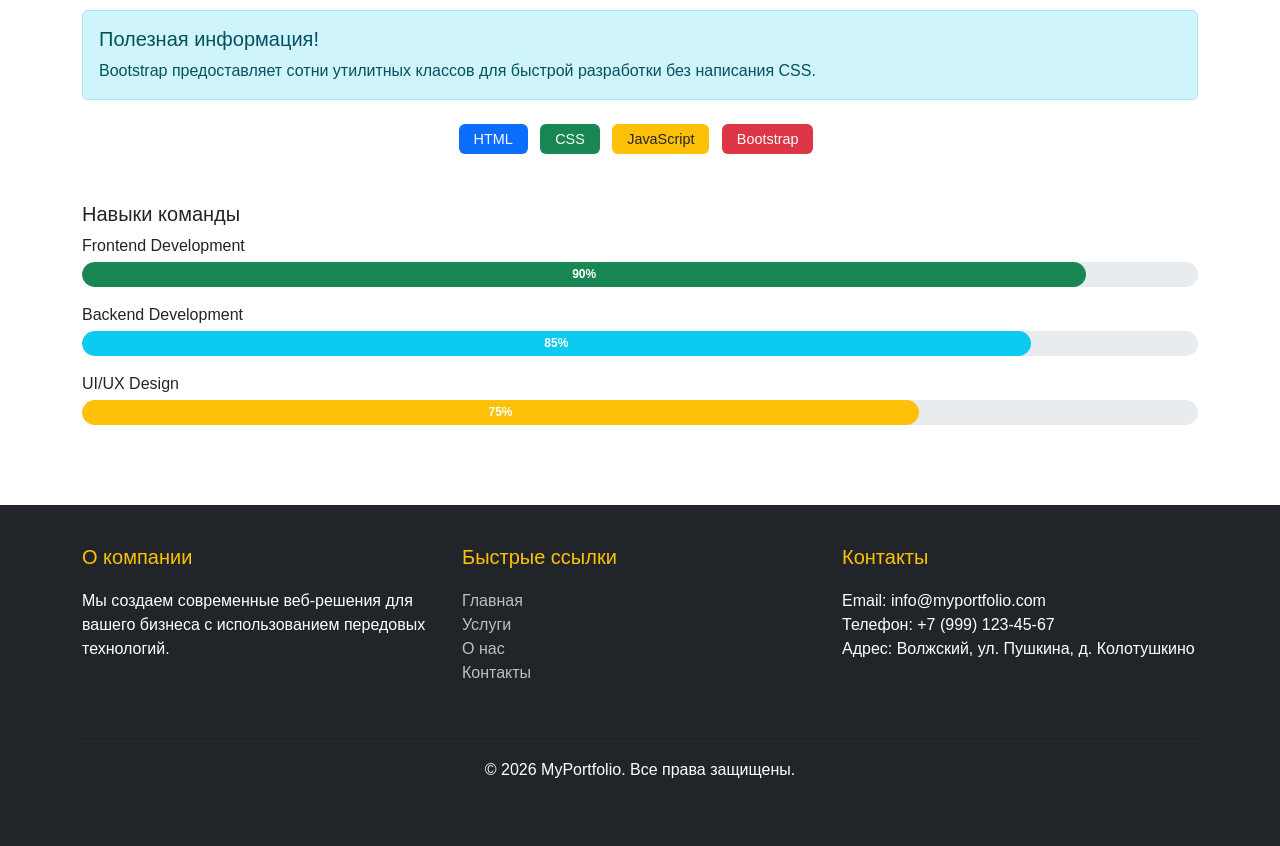
==== commit 3d8705df: "Step 10: responsive images and embedded media" ====
--- a/index.html
+++ b/index.html
@@ -127,6 +127,78 @@
       </div>
     </div>
 
+    <!-- Секция с галереей изображений -->
+    <div class="container my-5">
+      <h2 class="text-center mb-5">Наши проекты</h2>
+      <div class="row g-3">
+        <div class="col-12 col-sm-6 col-lg-4">
+          <div class="card border-0">
+            <img src="https://placeholder.apptor.studio/200/200/product1.png" class="card-img-top img-fluid rounded" alt="Проект 1" />
+            <div class="card-body">
+              <h5 class="card-title">Корпоративный сайт</h5>
+              <p class="card-text text-muted">Современный сайт для IT-компании</p>
+            </div>
+          </div>
+        </div>
+        <div class="col-12 col-sm-6 col-lg-4">
+          <div class="card border-0">
+            <img src="https://placeholder.apptor.studio/200/200/product2.png" class="card-img-top img-fluid rounded" alt="Проект 2" />
+            <div class="card-body">
+              <h5 class="card-title">Интернет-магазин</h5>
+              <p class="card-text text-muted">E-commerce платформа с корзиной</p>
+            </div>
+          </div>
+        </div>
+        <div class="col-12 col-sm-6 col-lg-4">
+          <div class="card border-0">
+            <img src="https://placeholder.apptor.studio/200/200/product3.png" class="card-img-top img-fluid rounded" alt="Проект 3" />
+            <div class="card-body">
+              <h5 class="card-title">Мобильное приложение</h5>
+              <p class="card-text text-muted">Приложение для доставки еды</p>
+            </div>
+          </div>
+        </div>
+        <div class="col-12 col-sm-6 col-lg-4">
+          <div class="card border-0">
+            <img src="https://placeholder.apptor.studio/200/200/product4.png" class="card-img-top img-fluid rounded" alt="Проект 4" />
+            <div class="card-body">
+              <h5 class="card-title">Дашборд</h5>
+              <p class="card-text text-muted">Панель управления аналитикой</p>
+            </div>
+          </div>
+        </div>
+        <div class="col-12 col-sm-6 col-lg-4">
+          <div class="card border-0">
+            <img src="https://placeholder.apptor.studio/200/200/product5.png" class="card-img-top img-fluid rounded" alt="Проект 5" />
+            <div class="card-body">
+              <h5 class="card-title">Лендинг</h5>
+              <p class="card-text text-muted">Продающая страница для стартапа</p>
+            </div>
+          </div>
+        </div>
+        <div class="col-12 col-sm-6 col-lg-4">
+          <div class="card border-0">
+            <img src="https://placeholder.apptor.studio/200/200/product6.png" class="card-img-top img-fluid rounded" alt="Проект 6" />
+            <div class="card-body">
+              <h5 class="card-title">Блог</h5>
+              <p class="card-text text-muted">Платформа для публикаций</p>
+            </div>
+          </div>
+        </div>
+      </div>
+    </div>
+
+    <!-- Секция с встроенным видео -->
+    <div class="container my-5">
+      <h2 class="text-center mb-4">Посмотрите наше видео</h2>
+      <div class="row justify-content-center">
+        <div class="col-lg-8">
+          <div class="ratio ratio-16x9">
+            <iframe src="#" title="Видео презентация" allowfullscreen></iframe>
+          </div>
+        </div>
+      </div>
+    </div>
     <!-- Секция с формой -->
     <div class="container my-5" id="contact">
       <div class="row justify-content-center">
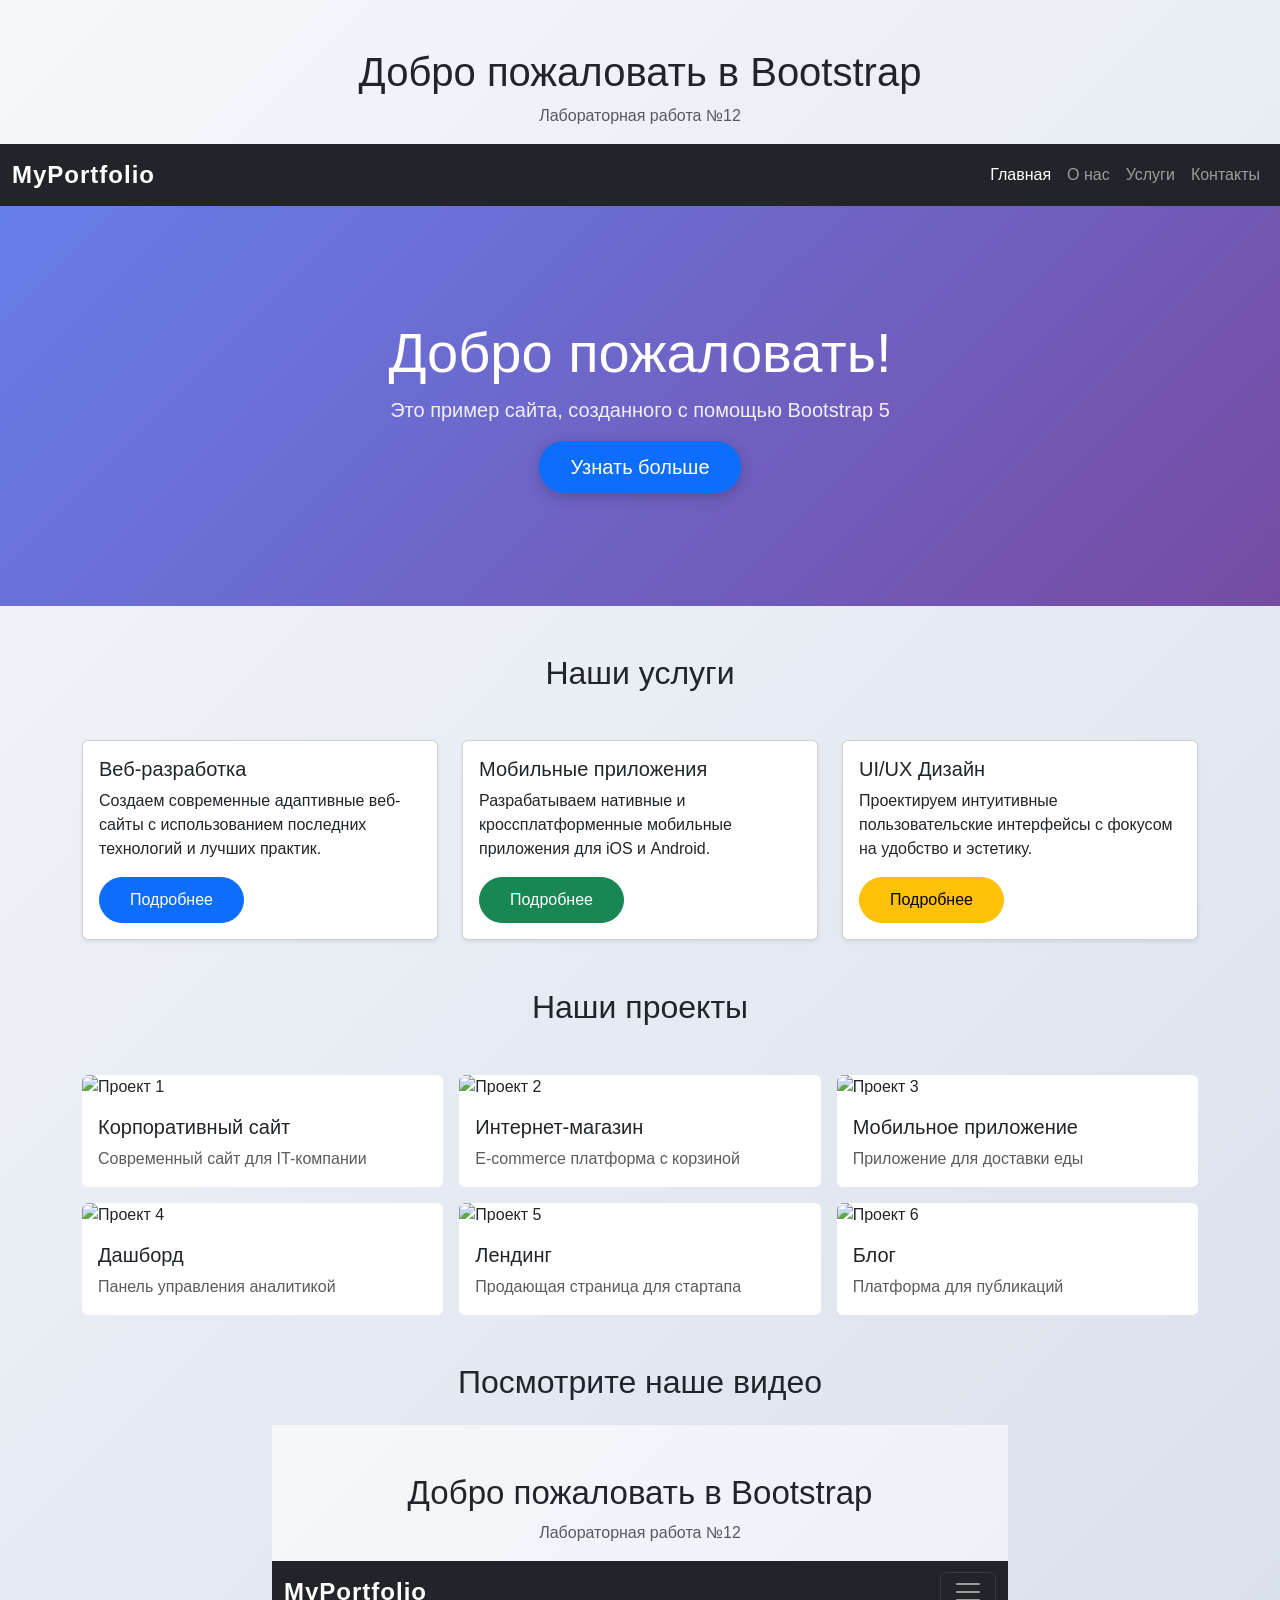
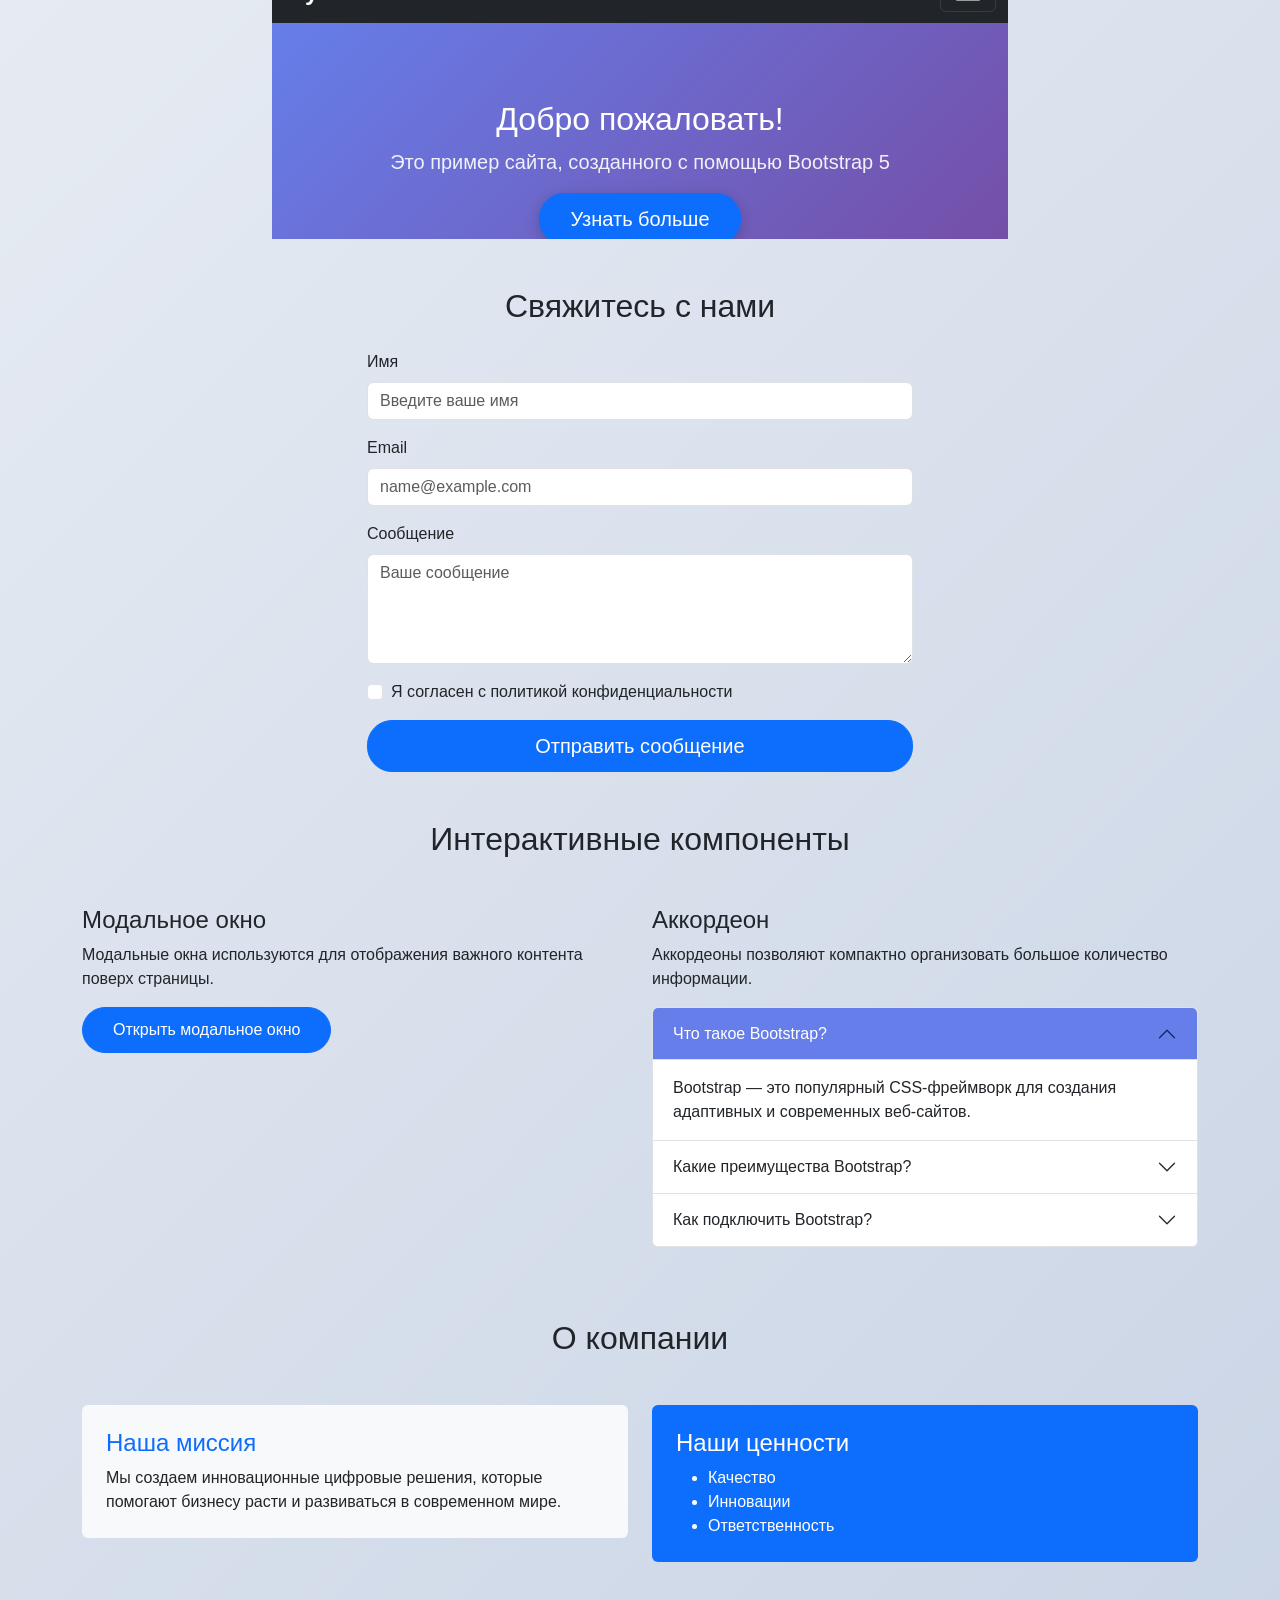
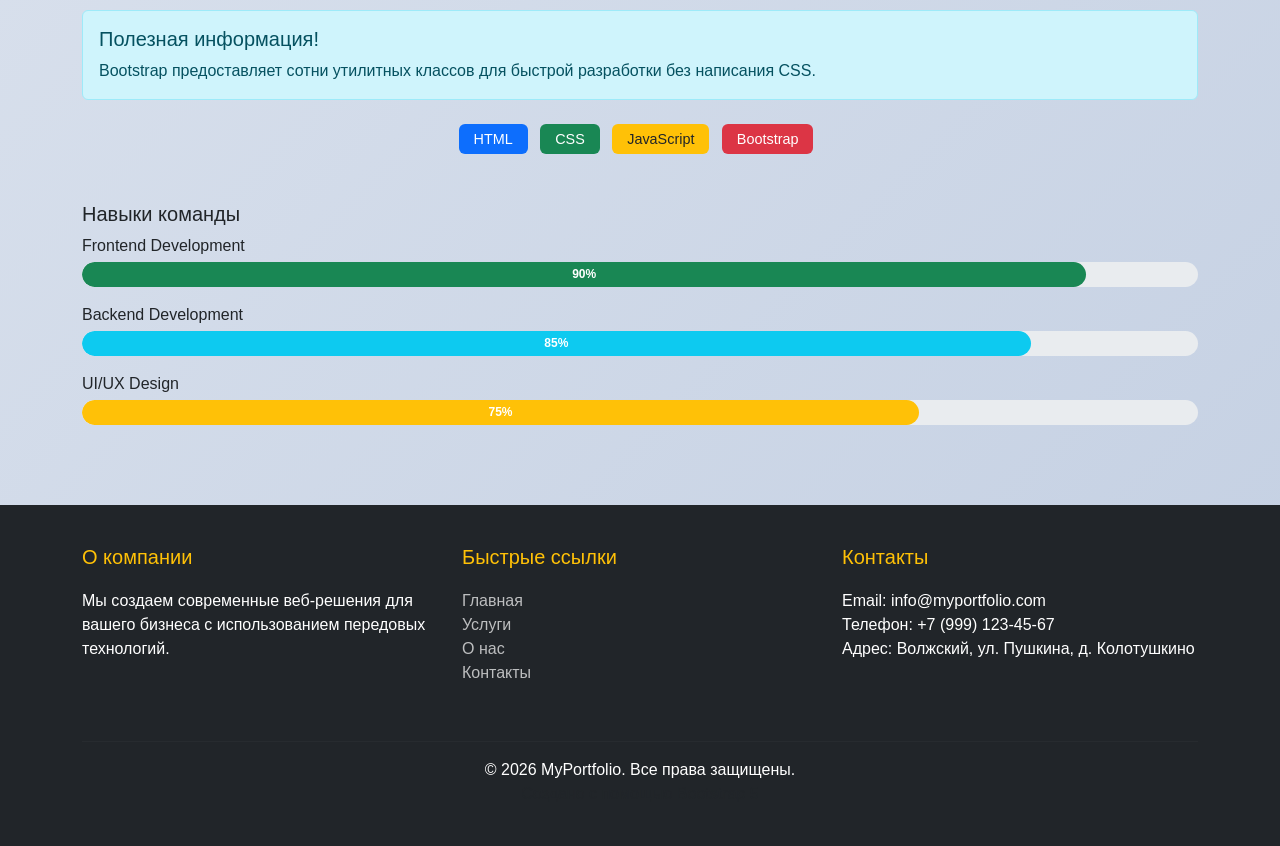
==== commit 396675d2: "Step 10.5: animated timeline without JavaScript" ====
--- a/index.html
+++ b/index.html
@@ -7,7 +7,7 @@
 
     <link
       href="https://cdn.jsdelivr.net/npm/bootstrap@5.3.8/dist/css/bootstrap.min.css"
-      rel="stylesheet"
+      rel="stylesheet" 
       integrity="sha384-sRIl4kxILFvY47J16cr9ZwB07vP4J8+LH7qKQnuqkuIAvNWLzeN8tE5YBujZqJLB"
       crossorigin="anonymous"
     />
--- a/custom.css
+++ b/custom.css
@@ -1,125 +1,253 @@
 .card {
-    transition: transform 0.3s ease;
+  transition: transform 0.3s ease;
 }
 
 .card:hover {
-    transform: scale(1.05);
+  transform: scale(1.05);
 }
 /* Общие стили */
 body {
-font-family: "Segoe UI", Tahoma, Geneva, Verdana, sans-serif;
+  font-family: "Segoe UI", Tahoma, Geneva, Verdana, sans-serif;
 }
 /* Кастомные цвета для навбара */
 .navbar-brand {
-font-weight: bold;
-font-size: 1.5rem;
-letter-spacing: 1px;
+  font-weight: bold;
+  font-size: 1.5rem;
+  letter-spacing: 1px;
 }
 .navbar-dark .navbar-nav .nav-link:hover {
-color: #ffc107 !important;
-transition: color 0.3s ease;
+  color: #ffc107 !important;
+  transition: color 0.3s ease;
 }
 /* Улучшение Hero-секции */
 #home {
-background: linear-gradient(135deg, #667eea 0%, #764ba2 100%);
-color: white;
-min-height: 400px;
-display: flex;
-align-items: center;
+  background: linear-gradient(135deg, #667eea 0%, #764ba2 100%);
+  color: white;
+  min-height: 400px;
+  display: flex;
+  align-items: center;
 }
 #home h1 {
-color: white;
+  color: white;
 }
 #home .lead {
-color: rgba(255, 255, 255, 0.9);
+  color: rgba(255, 255, 255, 0.9);
 }
 #home .btn {
-box-shadow: 0 4px 15px rgba(0, 0, 0, 0.2);
-transition: transform 0.3s ease;
+  box-shadow: 0 4px 15px rgba(0, 0, 0, 0.2);
+  transition: transform 0.3s ease;
 }
 #home .btn:hover {
-transform: translateY(-3px);
-box-shadow: 0 6px 20px rgba(0, 0, 0, 0.3);
+  transform: translateY(-3px);
+  box-shadow: 0 6px 20px rgba(0, 0, 0, 0.3);
 }
 /* Анимация для карточек */
 .card {
-transition: transform 0.3s ease, box-shadow 0.3s ease;
+  transition:
+    transform 0.3s ease,
+    box-shadow 0.3s ease;
 }
 .card:hover {
-transform: translateY(-10px);
-box-shadow: 0 10px 30px rgba(0, 0, 0, 0.15) !important;
+  transform: translateY(-10px);
+  box-shadow: 0 10px 30px rgba(0, 0, 0, 0.15) !important;
 }
 /* Стилизация кнопок */
 .btn {
-border-radius: 25px;
-padding: 10px 30px;
-font-weight: 500;
-transition: all 0.3s ease;
+  border-radius: 25px;
+  padding: 10px 30px;
+  font-weight: 500;
+  transition: all 0.3s ease;
 }
 /* Улучшение формы */
 .form-control:focus {
-border-color: #667eea;
-box-shadow: 0 0 0 0.2rem rgba(102, 126, 234, 0.25);
+  border-color: #667eea;
+  box-shadow: 0 0 0 0.2rem rgba(102, 126, 234, 0.25);
 }
 /* Анимация для бейджей */
 .badge {
-padding: 8px 15px;
-font-size: 0.9rem;
-font-weight: 500;
-transition: transform 0.2s ease;
+  padding: 8px 15px;
+  font-size: 0.9rem;
+  font-weight: 500;
+  transition: transform 0.2s ease;
 }
 .badge:hover {
-transform: scale(1.1);
-cursor: pointer;
+  transform: scale(1.1);
+  cursor: pointer;
 }
 /* Стилизация прогресс-баров */
 .progress {
-height: 25px;
-border-radius: 15px;
-background-color: #e9ecef;
+  height: 25px;
+  border-radius: 15px;
+  background-color: #e9ecef;
 }
 .progress-bar {
-border-radius: 15px;
-font-weight: bold;
-line-height: 25px;
+  border-radius: 15px;
+  font-weight: bold;
+  line-height: 25px;
 }
 /* Улучшение аккордеона */
 .accordion-button:not(.collapsed) {
-background-color: #667eea;
-color: white;
+  background-color: #667eea;
+  color: white;
 }
 .accordion-button:focus {
-box-shadow: none;
-border-color: #667eea;
+  box-shadow: none;
+  border-color: #667eea;
 }
 /* Футер */
 footer {
-background-color: #212529;
-color: white;
-padding: 40px 0;
-margin-top: 80px;
+  background-color: #212529;
+  color: white;
+  padding: 40px 0;
+  margin-top: 80px;
 }
 footer h5 {
-color: #ffc107;
-margin-bottom: 20px;
+  color: #ffc107;
+  margin-bottom: 20px;
 }
 footer a {
-color: rgba(255, 255, 255, 0.7);
-text-decoration: none;
-transition: color 0.3s ease;
+  color: rgba(255, 255, 255, 0.7);
+  text-decoration: none;
+  transition: color 0.3s ease;
 }
 footer a:hover {
-color: #ffc107;
+  color: #ffc107;
 }
 /* Адаптивность */
 @media (max-width: 768px) {
-#home {
-min-height: 300px;
-}
-#home h1 {
-font-size: 2rem;
-}
-.card {
-margin-bottom: 20px;
-}
-}+  #home {
+    min-height: 300px;
+  }
+  #home h1 {
+    font-size: 2rem;
+  }
+  .card {
+    margin-bottom: 20px;
+  }
+}
+
+/* ВРЕМЕННАЯ ШКАЛА */
+.timeline {
+}
+position: relative;
+padding: 20px 0;
+/* Центральная линия */
+.timeline::before {
+  content: "";
+  position: absolute;
+  left: 50%;
+  transform: translateX(-50%);
+  width: 4px;
+  height: 100%;
+  background: linear-gradient(180deg, #667eea 0%, #764ba2 100%);
+  border-radius: 2px;
+}
+/* Контейнер события */
+.timeline-item {
+  position: relative;
+  margin-bottom: 50px;
+  width: 50%;
+  padding-right: 40px;
+  text-align: right;
+  .TODO {
+    margin-left: 50%;
+  }
+}
+/* Левые элементы */
+.timeline-item-left {
+  margin-left: 0 !important;
+  padding-right: 0;
+  padding-left: 40px;
+  text-align: left;
+}
+/* Круглые точки на линии */
+.timeline-item::before {
+  content: "";
+  position: absolute;
+  right: -8px;
+  top: 0;
+  width: 16px;
+  height: 16px;
+  background: white;
+  border: 4px solid #667eea;
+  border-radius: 50%;
+  z-index: 1;
+  .TODO {
+    transition: transform 0.3s ease;
+  }
+}
+/* Точки для левых элементов */
+.timeline-item-left::before {
+  right: auto;
+  left: -8px;
+}
+/* Увеличение точки при наведении */
+.timeline-item:hover::before {
+  transform: scale(1.5);
+  background: #667eea;
+}
+/* Карточка с контентом */
+.timeline-content {
+  background: white;
+  padding: 20px 25px;
+  border-radius: 10px;
+  box-shadow: 0 3px 15px rgba(0, 0, 0, 0.1);
+  transition: all 0.3s ease;
+}
+.timeline-content:hover {
+  .TODO {
+    transform: translateY(-5px);
+    box-shadow: 0 8px 25px rgba(0, 0, 0, 0.15);
+  }
+}
+.timeline-content h5 {
+  color: #333;
+  margin-bottom: 10px;
+  font-weight: 600;
+}
+.timeline-content .badge {
+  font-size: 0.85rem;
+  padding: 5px 12px;
+}
+/* Мобильная версия */
+@media (max-width: 768px) {
+  /* Линия слева */
+  .timeline::before {
+    left: 20px;
+  }
+  /* Все элементы слева */
+  .timeline-item,
+  .timeline-item-left {
+    width: 100%;
+    margin-left: 0 !important;
+    padding-left: 60px;
+    padding-right: 0;
+    text-align: left;
+  }
+  /* Точки слева */
+  .timeline-item::before,
+  .timeline-item-left::before {
+    left: 12px;
+    right: auto;
+  }
+}
+body {
+  background: linear-gradient(135deg, #f5f7fa 0%, #c3cfe2 100%);
+  min-height: 100vh;
+}
+.timeline-content {
+  background: rgba(255, 255, 255, 0.95);
+  backdrop-filter: blur(10px);
+}
+@keyframes pulse {
+  0%,
+  100% {
+    box-shadow: 0 0 0 0 rgba(102, 126, 234, 0.7);
+  }
+  50% {
+    box-shadow: 0 0 0 10px rgba(102, 126, 234, 0);
+  }
+}
+.timeline-item::before {
+  animation: pulse 2s infinite;
+}
